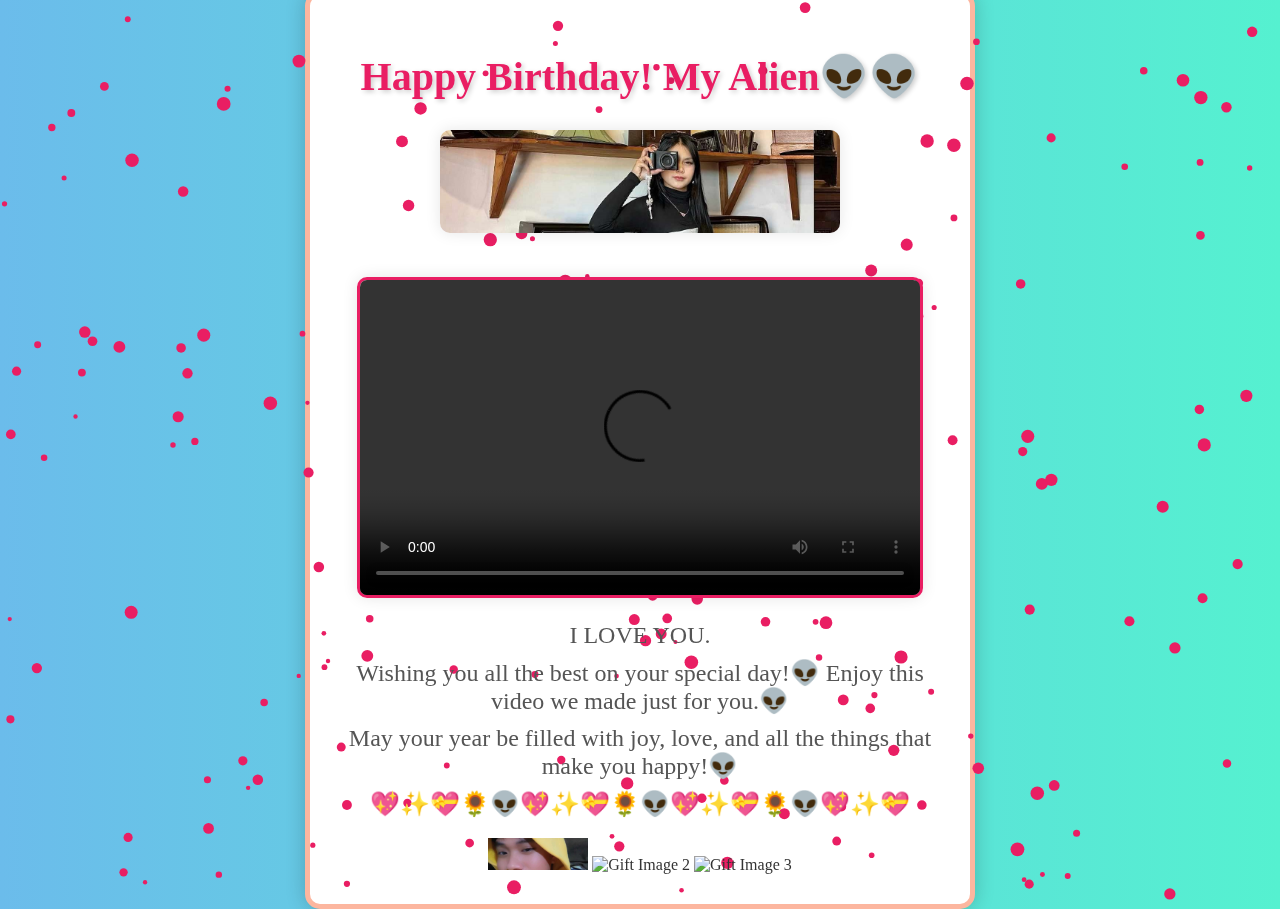
==== index.html @ d0f502d4 "Update index.html" ====
<!DOCTYPE html>
<html lang="en">
<head>
    <meta charset="UTF-8">
    <meta name="viewport" content="width=device-width, initial-scale=1.0">
    <title>Happy Birthday!</title>
    <link rel="stylesheet" href="styles.css">
</head>
<body>
    <div class="container">
        <canvas id="birthdayCanvas"></canvas>
        <h1 class="fade-in">Happy Birthday! My Alien👽👽</h1>
        <img src="a.jpg" alt="Happy Birthday" class="birthday-image slide-in">
        <div class="video-container fade-in">
            <video width="560" height="315" controls>
                <source src="birthday.mp4" type="video/mp4">
                Your browser does not support the video tag.
            </video>
        </div>
        <p class="fade-in iloveyou-animation">I LOVE YOU.</p>
        <p class="fade-in">Wishing you all the best on your special day!👽 Enjoy this video we made just for you.👽</p>
        <p class="fade-in">May your year be filled with joy, love, and all the things that make you happy!👽</p>
        <p class="fade-in">💖✨💝🌻👽💖✨💝🌻👽💖✨💝🌻👽💖✨💝</p>
        <div class="gift-container fade-in">
            <img src="b.jpg" alt="Gift Image 1" class="gift-image">
            <img src="c.jpg" alt="Gift Image 2" class="gift-image">
            <img src="d.jpg" alt="Gift Image 3" class="gift-image">
        </div>
    </div>
    <script src="script.js"></script>
</body>
</html>
---- styles.css ----
body {
    font-family: 'Times New Roman', Times, serif;
    background: linear-gradient(to right, #6bbceb, #55f1d0);
    color: #333;
    margin: 0;
    padding: 0;
    display: flex;
    justify-content: center;
    align-items: center;
    height: 100vh;
    overflow: hidden;
    position: relative;
    z-index: 1;
}

body::before {
    content: '';
    position: absolute;
    top: 0;
    left: 0;
    width: 100%;
    height: 100%;
    background: url('confetti.png') no-repeat center center;
    background-size: cover;
    opacity: 0.1;
    z-index: -1;
}

.container {
    text-align: center;
    background-color: #fff;
    padding: 30px;
    border-radius: 15px;
    box-shadow: 0 0 20px rgba(0, 0, 0, 0.2);
    width: 90%;
    max-width: 600px;
    animation: container-fade-in 1s ease-in-out;
    border: 5px solid #fcb69f;
    position: relative;
    z-index: 2;
}

@keyframes container-fade-in {
    from { opacity: 0; transform: scale(0.9); }
    to { opacity: 1; transform: scale(1); }
}

h1 {
    color: #e91e63;
    animation: fade-in 2s ease-in-out;
    font-size: 2.5em;
    margin-bottom: 10px;
    text-shadow: 2px 2px 5px rgba(0, 0, 0, 0.2);
}

.birthday-image {
    width: 100%;
    max-width: 400px;
    border-radius: 10px;
    margin: 20px 0;
    animation: slide-in 2s ease-out;
    box-shadow: 0 0 15px rgba(0, 0, 0, 0.1);
}

.video-container {
    margin: 20px 0;
    animation: fade-in 2s ease-in-out;
}

video {
    width: 100%;
    max-width: 560px;
    border-radius: 10px;
    border: 3px solid #e91e63;
    box-shadow: 0 0 15px rgba(0, 0, 0, 0.1);
}

p {
    font-size: 1.5em;
    text-align: center;
    animation: fade-in 3s ease-in-out;
    margin: 10px 0;
    color: #555;
}

pre {
    font-family: 'Times New Roman', Times, serif;
    font-size: 2em;
    text-align: center;
    animation: fade-in 3s ease-in-out;
    margin: 10px 0;
    color: #08f72f;
}

@keyframes fade-in {
    from { opacity: 0; }
    to { opacity: 1; }
}

@keyframes slide-in {
    from { transform: translateX(-100%); opacity: 0; }
    to { transform: translateX(0); opacity: 1; }
}

.fade-in {
    animation: fade-in 2s ease-in-out;
}

.slide-in {
    animation: slide-in 2s ease-out;
}

.gift-container {
    margin-top: 20px;
    animation: fade-in 2s ease-in-out;
}

.gift-image {
    width: 100px;
    height: auto;
    animation: gift-bounce 2s infinite;
}

@keyframes gift-bounce {
    0%, 20%, 50%, 80%, 100% { transform: translateY(0); }
    40% { transform: translateY(-20px); }
    60% { transform: translateY(-10px); }
}

#birthdayCanvas {
    position: absolute;
    top: 0;
    left: 0;
    width: 100%;
    height: 100%;
    z-index: -1;
}

.card-container {
    perspective: 1000px;
    margin-top: 20px;
}

.card {
    width: 300px;
    height: 200px;
    position: relative;
    transform-style: preserve-3d;
    transform: rotateY(0deg);
    transition: transform 1s;
    cursor: pointer;
}

.card.is-open {
    transform: rotateY(180deg);
}

.card-front, .card-back {
    position: absolute;
    width: 100%;
    height: 100%;
    backface-visibility: hidden;
    border: 1px solid #e91e63;
    border-radius: 10px;
    display: flex;
    justify-content: center;
    align-items: center;
    font-size: 1.2em;
    color: #e91e63;
    background-color: #fff;
}

.card-front {
    background-color: #fcb69f;
}

.card-back {
    transform: rotateY(180deg);
}

#birthdayCanvas {
    position: fixed;
    top: 0;
    left: 0;
    z-index: -1;
}

.iloveyou-animation {
    animation: pulse 2s infinite;
}

@keyframes pulse {
    0% { transform: scale(1); }
    50% { transform: scale(1.1); }
    100% { transform: scale(1); }
}

/* Media query for mobile devices */
@media (max-width: 600px) {
    .card {
        width: 90%;
        height: auto;
    }

    .card-front, .card-back {
        font-size: 1em;
    }

    h1 {
        font-size: 1.8em;
    }

    p {
        font-size: 1.2em;
    }

    .birthday-image {
        max-width: 100%;
    }

    video {
        max-width: 100%;
    }

    .container {
        padding: 20px;
    }

    pre {
        font-size: 1.5em;
    }
}
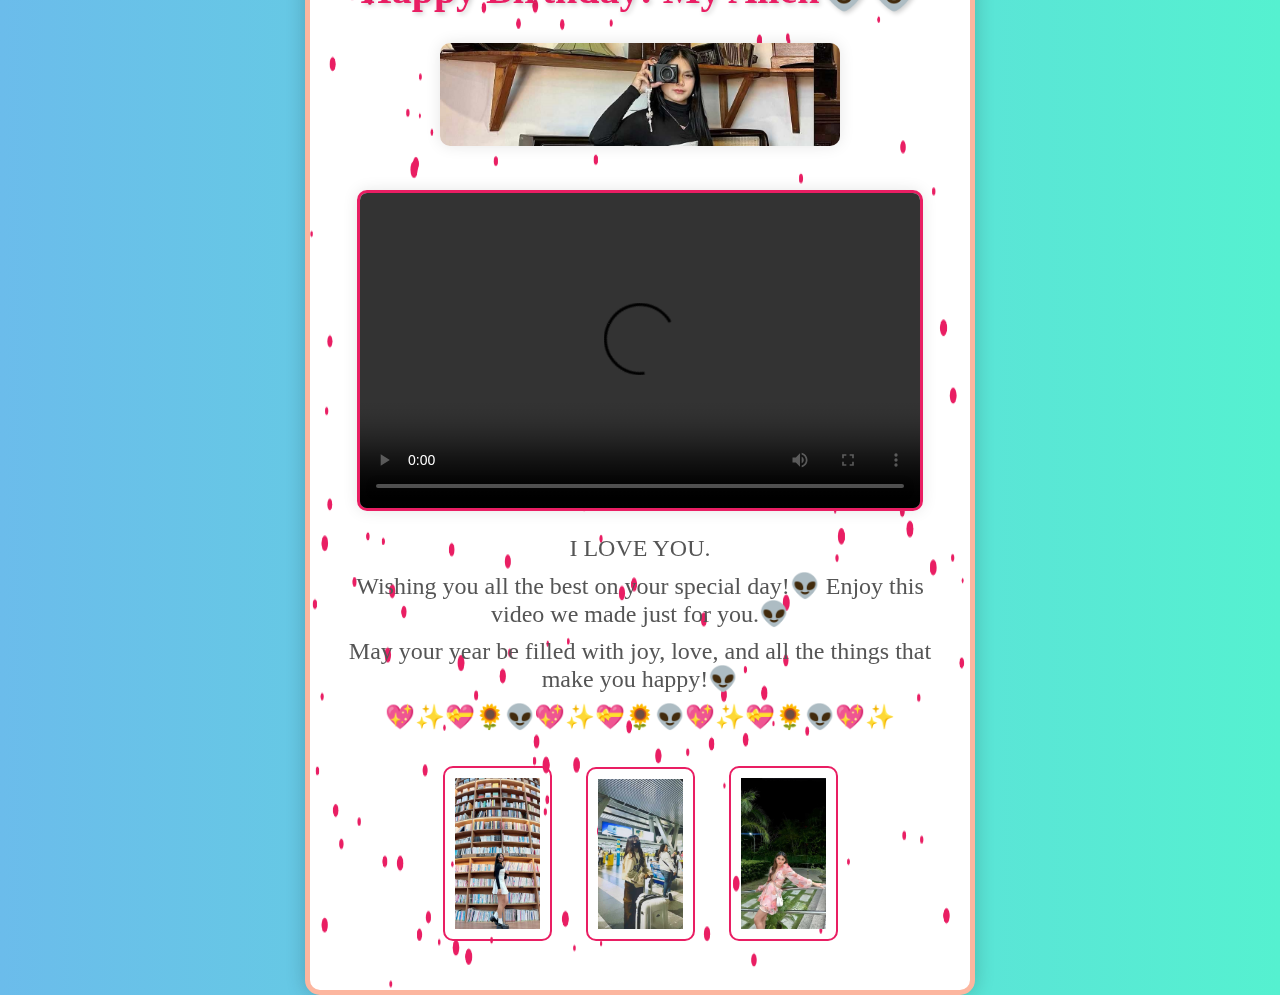
==== commit 0cb094aa: "Update index.html" ====
--- a/index.html
+++ b/index.html
@@ -20,7 +20,7 @@
         <p class="fade-in iloveyou-animation">I LOVE YOU.</p>
         <p class="fade-in">Wishing you all the best on your special day!👽 Enjoy this video we made just for you.👽</p>
         <p class="fade-in">May your year be filled with joy, love, and all the things that make you happy!👽</p>
-        <p class="fade-in">💖✨💝🌻👽💖✨💝🌻👽💖✨💝🌻👽💖✨💝</p>
+        <p class="fade-in">💖✨💝🌻👽💖✨💝🌻👽💖✨💝🌻👽💖✨</p>
         <div class="gift-container fade-in">
             <img src="b.jpg" alt="Gift Image 1" class="gift-image">
             <img src="c.jpg" alt="Gift Image 2" class="gift-image">
--- a/styles.css
+++ b/styles.css
@@ -1,232 +1,183 @@
-body {
-    font-family: 'Times New Roman', Times, serif;
-    background: linear-gradient(to right, #6bbceb, #55f1d0);
-    color: #333;
-    margin: 0;
-    padding: 0;
-    display: flex;
-    justify-content: center;
-    align-items: center;
-    height: 100vh;
-    overflow: hidden;
-    position: relative;
-    z-index: 1;
-}
+        body {
+            font-family: 'Times New Roman', Times, serif;
+            background: linear-gradient(to right, #6bbceb, #55f1d0);
+            color: #333;
+            margin: 0;
+            padding: 0;
+            display: flex;
+            justify-content: center;
+            align-items: center;
+            height: 100vh;
+            overflow: hidden;
+            position: relative;
+            z-index: 1;
+        }
 
-body::before {
-    content: '';
-    position: absolute;
-    top: 0;
-    left: 0;
-    width: 100%;
-    height: 100%;
-    background: url('confetti.png') no-repeat center center;
-    background-size: cover;
-    opacity: 0.1;
-    z-index: -1;
-}
+        body::before {
+            content: '';
+            position: absolute;
+            top: 0;
+            left: 0;
+            width: 100%;
+            height: 100%;
+            background: url('confetti.png') no-repeat center center;
+            background-size: cover;
+            opacity: 0.1;
+            z-index: -1;
+        }
 
-.container {
-    text-align: center;
-    background-color: #fff;
-    padding: 30px;
-    border-radius: 15px;
-    box-shadow: 0 0 20px rgba(0, 0, 0, 0.2);
-    width: 90%;
-    max-width: 600px;
-    animation: container-fade-in 1s ease-in-out;
-    border: 5px solid #fcb69f;
-    position: relative;
-    z-index: 2;
-}
+        .container {
+            text-align: center;
+            background-color: #fff;
+            padding: 30px;
+            border-radius: 15px;
+            box-shadow: 0 0 20px rgba(0, 0, 0, 0.2);
+            width: 90%;
+            max-width: 600px;
+            animation: container-fade-in 1s ease-in-out;
+            border: 5px solid #fcb69f;
+            position: relative;
+            z-index: 2;
+        }
 
-@keyframes container-fade-in {
-    from { opacity: 0; transform: scale(0.9); }
-    to { opacity: 1; transform: scale(1); }
-}
+        @keyframes container-fade-in {
+            from { opacity: 0; transform: scale(0.9); }
+            to { opacity: 1; transform: scale(1); }
+        }
 
-h1 {
-    color: #e91e63;
-    animation: fade-in 2s ease-in-out;
-    font-size: 2.5em;
-    margin-bottom: 10px;
-    text-shadow: 2px 2px 5px rgba(0, 0, 0, 0.2);
-}
+        h1 {
+            color: #e91e63;
+            animation: fade-in 2s ease-in-out;
+            font-size: 2.5em;
+            margin-bottom: 10px;
+            text-shadow: 2px 2px 5px rgba(0, 0, 0, 0.2);
+        }
 
-.birthday-image {
-    width: 100%;
-    max-width: 400px;
-    border-radius: 10px;
-    margin: 20px 0;
-    animation: slide-in 2s ease-out;
-    box-shadow: 0 0 15px rgba(0, 0, 0, 0.1);
-}
+        .birthday-image {
+            width: 100%;
+            max-width: 400px;
+            border-radius: 10px;
+            margin: 20px 0;
+            animation: slide-in 2s ease-out;
+            box-shadow: 0 0 15px rgba(0, 0, 0, 0.1);
+        }
 
-.video-container {
-    margin: 20px 0;
-    animation: fade-in 2s ease-in-out;
-}
+        .video-container {
+            margin: 20px 0;
+            animation: fade-in 2s ease-in-out;
+        }
 
-video {
-    width: 100%;
-    max-width: 560px;
-    border-radius: 10px;
-    border: 3px solid #e91e63;
-    box-shadow: 0 0 15px rgba(0, 0, 0, 0.1);
-}
+        video {
+            width: 100%;
+            max-width: 560px;
+            border-radius: 10px;
+            border: 3px solid #e91e63;
+            box-shadow: 0 0 15px rgba(0, 0, 0, 0.1);
+        }
 
-p {
-    font-size: 1.5em;
-    text-align: center;
-    animation: fade-in 3s ease-in-out;
-    margin: 10px 0;
-    color: #555;
-}
+        p {
+            font-size: 1.5em;
+            text-align: center;
+            animation: fade-in 3s ease-in-out;
+            margin: 10px 0;
+            color: #555;
+        }
 
-pre {
-    font-family: 'Times New Roman', Times, serif;
-    font-size: 2em;
-    text-align: center;
-    animation: fade-in 3s ease-in-out;
-    margin: 10px 0;
-    color: #08f72f;
-}
+        pre {
+            font-family: 'Times New Roman', Times, serif;
+            font-size: 2em;
+            text-align: center;
+            animation: fade-in 3s ease-in-out;
+            margin: 10px 0;
+            color: #08f72f;
+        }
 
-@keyframes fade-in {
-    from { opacity: 0; }
-    to { opacity: 1; }
-}
+        @keyframes fade-in {
+            from { opacity: 0; }
+            to { opacity: 1; }
+        }
 
-@keyframes slide-in {
-    from { transform: translateX(-100%); opacity: 0; }
-    to { transform: translateX(0); opacity: 1; }
-}
+        @keyframes slide-in {
+            from { transform: translateX(-100%); opacity: 0; }
+            to { transform: translateX(0); opacity: 1; }
+        }
 
-.fade-in {
-    animation: fade-in 2s ease-in-out;
-}
+        .fade-in {
+            animation: fade-in 2s ease-in-out;
+        }
 
-.slide-in {
-    animation: slide-in 2s ease-out;
-}
+        .slide-in {
+            animation: slide-in 2s ease-out;
+        }
 
-.gift-container {
-    margin-top: 20px;
-    animation: fade-in 2s ease-in-out;
-}
+        .gift-container {
+            margin-top: 20px;
+            animation: fade-in 2s ease-in-out;
+        }
 
-.gift-image {
-    width: 100px;
-    height: auto;
-    animation: gift-bounce 2s infinite;
-}
+        .gift-image {
+            width: 85px;
+            height: auto;
+            margin: 15px;
+            padding: 10px;
+            border: 2px solid #e91e63; /* Add border here */
+            border-radius: 10px; /* Optional: to make the corners rounded */
+            animation: gift-bounce 2s infinite;
+        }
 
-@keyframes gift-bounce {
-    0%, 20%, 50%, 80%, 100% { transform: translateY(0); }
-    40% { transform: translateY(-20px); }
-    60% { transform: translateY(-10px); }
-}
+        @keyframes gift-bounce {
+            0%, 20%, 50%, 80%, 100% { transform: translateY(0); }
+            40% { transform: translateY(-20px); }
+            60% { transform: translateY(-10px); }
+        }
 
-#birthdayCanvas {
-    position: absolute;
-    top: 0;
-    left: 0;
-    width: 100%;
-    height: 100%;
-    z-index: -1;
-}
+        #birthdayCanvas {
+            position: absolute;
+            top: 0;
+            left: 0;
+            width: 100%;
+            height: 100%;
+            z-index: -1;
+        }
 
-.card-container {
-    perspective: 1000px;
-    margin-top: 20px;
-}
+        .iloveyou-animation {
+            animation: pulse 2s infinite;
+        }
 
-.card {
-    width: 300px;
-    height: 200px;
-    position: relative;
-    transform-style: preserve-3d;
-    transform: rotateY(0deg);
-    transition: transform 1s;
-    cursor: pointer;
-}
+        @keyframes pulse {
+            0% { transform: scale(1); }
+            50% { transform: scale(1.1); }
+            100% { transform: scale(1); }
+        }
 
-.card.is-open {
-    transform: rotateY(180deg);
-}
+        /* Media query for mobile devices */
+        @media (max-width: 600px) {
+            h1 {
+                font-size: 1.8em;
+            }
 
-.card-front, .card-back {
-    position: absolute;
-    width: 100%;
-    height: 100%;
-    backface-visibility: hidden;
-    border: 1px solid #e91e63;
-    border-radius: 10px;
-    display: flex;
-    justify-content: center;
-    align-items: center;
-    font-size: 1.2em;
-    color: #e91e63;
-    background-color: #fff;
-}
+            p {
+                font-size: 1.2em;
+            }
 
-.card-front {
-    background-color: #fcb69f;
-}
+            .birthday-image {
+                max-width: 100%;
+            }
 
-.card-back {
-    transform: rotateY(180deg);
-}
+            video {
+                max-width: 100%;
+            }
 
-#birthdayCanvas {
-    position: fixed;
-    top: 0;
-    left: 0;
-    z-index: -1;
-}
+            .container {
+                padding: 20px;
+            }
 
-.iloveyou-animation {
-    animation: pulse 2s infinite;
-}
+            pre {
+                font-size: 1.5em;
+            }
 
-@keyframes pulse {
-    0% { transform: scale(1); }
-    50% { transform: scale(1.1); }
-    100% { transform: scale(1); }
-}
-
-/* Media query for mobile devices */
-@media (max-width: 600px) {
-    .card {
-        width: 90%;
-        height: auto;
-    }
-
-    .card-front, .card-back {
-        font-size: 1em;
-    }
-
-    h1 {
-        font-size: 1.8em;
-    }
-
-    p {
-        font-size: 1.2em;
-    }
-
-    .birthday-image {
-        max-width: 100%;
-    }
-
-    video {
-        max-width: 100%;
-    }
-
-    .container {
-        padding: 20px;
-    }
-
-    pre {
-        font-size: 1.5em;
-    }
-}
+            .gift-image {
+                width: 60px;
+                margin: 5px;
+            }
+        }
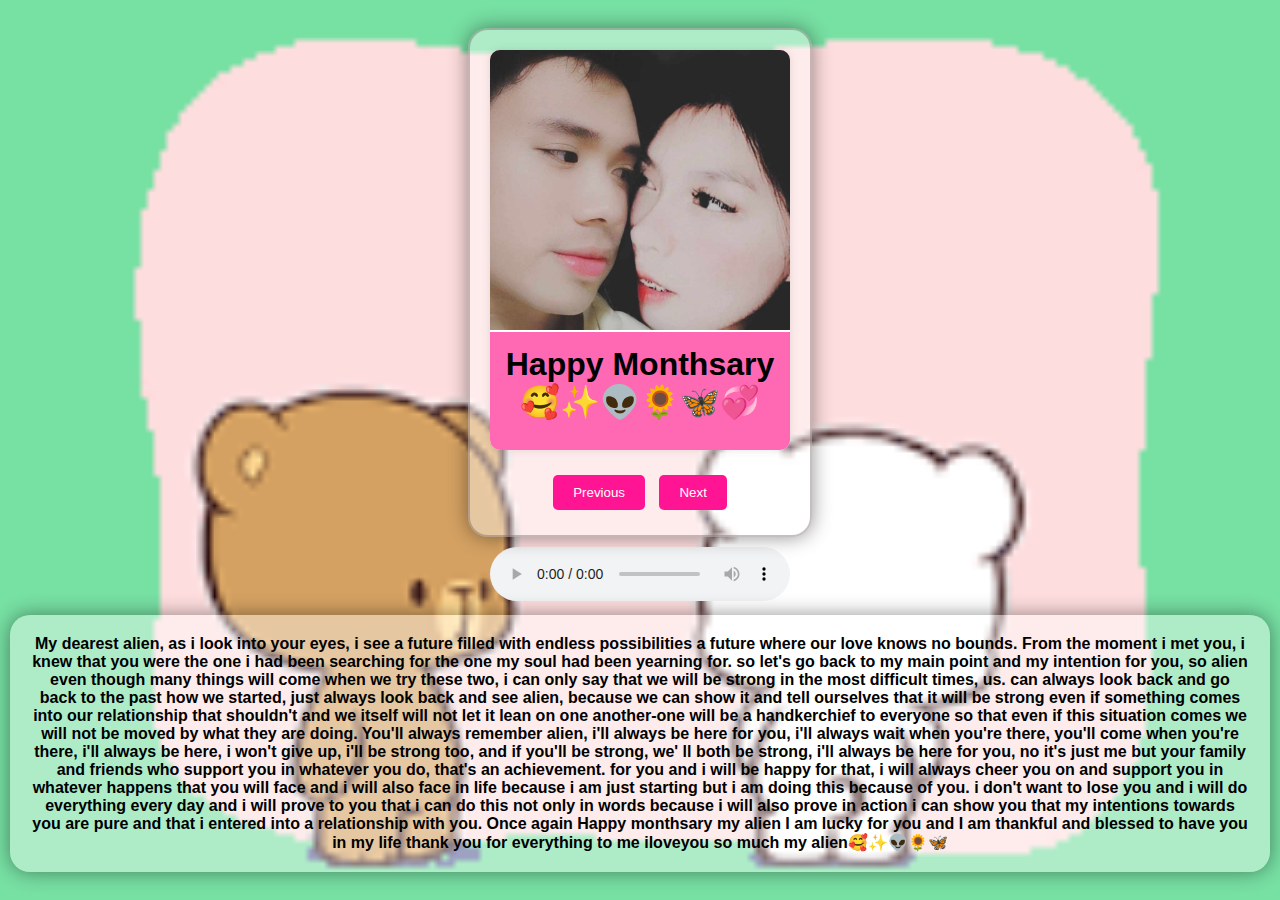
==== commit 8d05eb68: "Add files via upload" ====
--- a/index.html
+++ b/index.html
@@ -3,30 +3,86 @@
 <head>
     <meta charset="UTF-8">
     <meta name="viewport" content="width=device-width, initial-scale=1.0">
-    <title>Happy Birthday!</title>
+    <title>FOR MY ALIEN:👽💞🦋</title>
     <link rel="stylesheet" href="styles.css">
 </head>
 <body>
-    <div class="container">
-        <canvas id="birthdayCanvas"></canvas>
-        <h1 class="fade-in">Happy Birthday! My Alien👽👽</h1>
-        <img src="a.jpg" alt="Happy Birthday" class="birthday-image slide-in">
-        <div class="video-container fade-in">
-            <video width="560" height="315" controls>
-                <source src="birthday.mp4" type="video/mp4">
-                Your browser does not support the video tag.
-            </video>
+    <div class="bubbles">
+        <div class="bubble"></div>
+        <div class="bubble"></div>
+        <div class="bubble"></div>
+        <div class="bubble"></div>
+        <div class="bubble"></div>
+        <div class="bubble"></div>
+        <div class="bubble"></div>
+        <div class="bubble"></div>
+        <div class="bubble"></div>
+        <!-- Add more bubbles as needed -->
+    </div>
+    
+    <div class="background-box">
+        <div class="book">
+            <div class="page page1">
+                <img src="1.jpg" alt="Picture 1">
+                <h1>Happy Monthsary🥰✨👽🌻🦋💞</h1>
+            </div>
+            <div class="page page2">
+                <img src="2.jpg" alt="Picture 2">
+                <p>May our love continue to grow each and every day🥰✨👽🌻🦋💞</p>
+            </div>
+            <div class="page page3">
+                <img src="3.jpg" alt="Picture 3">
+                <p>Looking forward to many more months together!🥰✨👽🌻🦋💞</p>
+            </div>
+            <div class="page page4">
+                <img src="4.jpg" alt="Picture 1">
+                <p>Distance means so little when someone means so much🥰✨👽🌻🦋💞</h1>
+            </div>
+            <div class="page page5">
+                <img src="5.jpg" alt="Picture 2">
+                <p>Our love is like the wind. I can't see it, but I can feel it🥰✨👽🌻🦋💞</p>
+            </div>
+            <div class="page page6">
+                <img src="6.jpg" alt="Picture 3">
+                <p>Together forever, never apart. Maybe in distance but never at heart🥰✨👽🌻🦋💞</p>
+            </div>
+            <div class="page page7">
+                <img src="7.jpg" alt="Picture 1">
+                <p>Every day, in every way, I am closer to you🥰✨👽🌻🦋💞</h1>
+            </div>
+            <div class="page page8">
+                <img src="8.jpg" alt="Picture 2">
+                <p>No matter where you go, you're always in my heart🥰✨👽🌻🦋💞</p>
+            </div>
+            <div class="page page9">
+                <img src="9.jpg" alt="Picture 3">
+                <p>Absence sharpens love, presence strengthens it🥰✨👽🌻🦋💞</p>
+            </div>
+            <div class="page page10">
+                <img src="10.jpg" alt="Picture 1">
+                <p>With you, forever isn't long enough🥰✨👽🌻🦋💞</h1>
+            </div>
+            <div class="page page11">
+                <img src="11.jpg" alt="Picture 1">
+                <p>No matter where you go, you're always in my heart🥰✨👽🌻🦋💞</h1>
+            </div>
         </div>
-        <p class="fade-in iloveyou-animation">I LOVE YOU.</p>
-        <p class="fade-in">Wishing you all the best on your special day!👽 Enjoy this video we made just for you.👽</p>
-        <p class="fade-in">May your year be filled with joy, love, and all the things that make you happy!👽</p>
-        <p class="fade-in">💖✨💝🌻👽💖✨💝🌻👽💖✨💝🌻👽💖✨</p>
-        <div class="gift-container fade-in">
-            <img src="b.jpg" alt="Gift Image 1" class="gift-image">
-            <img src="c.jpg" alt="Gift Image 2" class="gift-image">
-            <img src="d.jpg" alt="Gift Image 3" class="gift-image">
+
+        <div class="buttons">
+            <button class="prev-button" id="prevButton">Previous</button>
+            <button class="next-button" id="nextButton">Next</button>
         </div>
     </div>
+
+    <div style="text-align: center;">
+        <audio id="myAudio" controls>
+        <source src="Mirai E - Kiroro (Lyrics) _ _Hora Ashimoto wo mitegoran Kore ga anata no ayumu michi_.mp3" type="audio/ogg">
+        <source src="Mirai E - Kiroro (Lyrics) _ _Hora Ashimoto wo mitegoran Kore ga anata no ayumu michi_.mp3" type="audio/mpeg">
+        </audio>
+    </div>
+
+    <a><b>My dearest alien, as i look into your eyes, i see a future filled with endless possibilities a future where our love knows no bounds. From the moment i met you, i knew that you were the one i had been searching for the one my soul had been yearning for. so let's go back to my main point and my intention for you, so alien even though many things will come when we try these two, i can only say that we will be strong in the most difficult times, us. can always look back and go back to the past how we started, just always look back and see alien, because we can show it and tell ourselves that it will be strong even if something comes into our relationship that shouldn't and we itself will not let it lean on one another-one will be a handkerchief to everyone so that even if this situation comes we will not be moved by what they are doing. You'll always remember alien, i'll always be here for you, i'll always wait when you're there, you'll come when you're there, i'll always be here, i won't give up, i'll be strong too, and if you'll be strong, we' ll both be strong, i'll always be here for you, no it's just me but your family and friends who support you in whatever you do, that's an achievement. for you and i will be happy for that, i will always cheer you on and support you in whatever happens that you will face and i will also face in life because i am just starting but i am doing this because of you. i don't want to lose you and i will do everything every day and i will prove to you that i can do this not only in words because i will also prove in action i can show you that my intentions towards you are pure and that i entered into a relationship with you. Once again Happy monthsary my alien I am lucky for you and I am thankful and blessed to have you in my life thank you for everything to me iloveyou so much my alien🥰✨👽🌻🦋</a>
+
     <script src="script.js"></script>
 </body>
 </html>
--- a/styles.css
+++ b/styles.css
@@ -1,183 +1,207 @@
-        body {
-            font-family: 'Times New Roman', Times, serif;
-            background: linear-gradient(to right, #6bbceb, #55f1d0);
-            color: #333;
-            margin: 0;
-            padding: 0;
-            display: flex;
-            justify-content: center;
-            align-items: center;
-            height: 100vh;
-            overflow: hidden;
-            position: relative;
-            z-index: 1;
-        }
-
-        body::before {
-            content: '';
-            position: absolute;
-            top: 0;
-            left: 0;
-            width: 100%;
-            height: 100%;
-            background: url('confetti.png') no-repeat center center;
-            background-size: cover;
-            opacity: 0.1;
-            z-index: -1;
-        }
-
-        .container {
-            text-align: center;
-            background-color: #fff;
-            padding: 30px;
-            border-radius: 15px;
-            box-shadow: 0 0 20px rgba(0, 0, 0, 0.2);
-            width: 90%;
-            max-width: 600px;
-            animation: container-fade-in 1s ease-in-out;
-            border: 5px solid #fcb69f;
-            position: relative;
-            z-index: 2;
-        }
-
-        @keyframes container-fade-in {
-            from { opacity: 0; transform: scale(0.9); }
-            to { opacity: 1; transform: scale(1); }
-        }
-
-        h1 {
-            color: #e91e63;
-            animation: fade-in 2s ease-in-out;
-            font-size: 2.5em;
-            margin-bottom: 10px;
-            text-shadow: 2px 2px 5px rgba(0, 0, 0, 0.2);
-        }
-
-        .birthday-image {
-            width: 100%;
-            max-width: 400px;
-            border-radius: 10px;
-            margin: 20px 0;
-            animation: slide-in 2s ease-out;
-            box-shadow: 0 0 15px rgba(0, 0, 0, 0.1);
-        }
-
-        .video-container {
-            margin: 20px 0;
-            animation: fade-in 2s ease-in-out;
-        }
-
-        video {
-            width: 100%;
-            max-width: 560px;
-            border-radius: 10px;
-            border: 3px solid #e91e63;
-            box-shadow: 0 0 15px rgba(0, 0, 0, 0.1);
-        }
-
-        p {
-            font-size: 1.5em;
-            text-align: center;
-            animation: fade-in 3s ease-in-out;
-            margin: 10px 0;
-            color: #555;
-        }
-
-        pre {
-            font-family: 'Times New Roman', Times, serif;
-            font-size: 2em;
-            text-align: center;
-            animation: fade-in 3s ease-in-out;
-            margin: 10px 0;
-            color: #08f72f;
-        }
-
-        @keyframes fade-in {
-            from { opacity: 0; }
-            to { opacity: 1; }
-        }
-
-        @keyframes slide-in {
-            from { transform: translateX(-100%); opacity: 0; }
-            to { transform: translateX(0); opacity: 1; }
-        }
-
-        .fade-in {
-            animation: fade-in 2s ease-in-out;
-        }
-
-        .slide-in {
-            animation: slide-in 2s ease-out;
-        }
-
-        .gift-container {
-            margin-top: 20px;
-            animation: fade-in 2s ease-in-out;
-        }
-
-        .gift-image {
-            width: 85px;
-            height: auto;
-            margin: 15px;
-            padding: 10px;
-            border: 2px solid #e91e63; /* Add border here */
-            border-radius: 10px; /* Optional: to make the corners rounded */
-            animation: gift-bounce 2s infinite;
-        }
-
-        @keyframes gift-bounce {
-            0%, 20%, 50%, 80%, 100% { transform: translateY(0); }
-            40% { transform: translateY(-20px); }
-            60% { transform: translateY(-10px); }
-        }
-
-        #birthdayCanvas {
-            position: absolute;
-            top: 0;
-            left: 0;
-            width: 100%;
-            height: 100%;
-            z-index: -1;
-        }
-
-        .iloveyou-animation {
-            animation: pulse 2s infinite;
-        }
-
-        @keyframes pulse {
-            0% { transform: scale(1); }
-            50% { transform: scale(1.1); }
-            100% { transform: scale(1); }
-        }
-
-        /* Media query for mobile devices */
-        @media (max-width: 600px) {
-            h1 {
-                font-size: 1.8em;
-            }
-
-            p {
-                font-size: 1.2em;
-            }
-
-            .birthday-image {
-                max-width: 100%;
-            }
-
-            video {
-                max-width: 100%;
-            }
-
-            .container {
-                padding: 20px;
-            }
-
-            pre {
-                font-size: 1.5em;
-            }
-
-            .gift-image {
-                width: 60px;
-                margin: 5px;
-            }
-        }
+body {
+    margin: 0;
+    padding: 0;
+    overflow: hidden;
+    display: flex;
+    justify-content: center;
+    align-items: center;
+    height: 100vh;
+    background-color: #77e0a3; /* Sky blue background */
+    font-family: Arial, sans-serif;
+    color: rgb(8, 3, 3);
+    flex-direction: column;
+    font-family: cursive, 'Lucida Sans', 'Lucida Sans Regular', 'Lucida Grande', 'Lucida Sans Unicode', Geneva, Verdana, sans-serif;
+    background-image: url('amore-love-you.gif'); /* Path to your GIF file */
+    background-size: 100% 110%; /* Cover the entire background */
+    background-repeat: no-repeat; /* Do not repeat the background */
+    background-attachment: fixed; /* Fix the background to the viewport */
+    background-position: center; /* Center the background image */
+    height: 100vh;
+}
+
+/* Bubble effect */
+.bubbles {
+    position: absolute;
+    width: 100%;
+    height: 100%;
+    overflow: hidden;
+    z-index: 0;
+}
+
+.bubble {
+    position: absolute;
+    bottom: -100px;
+    width: 40px;
+    height: 40px;
+    background-color: rgba(255, 255, 255, 0.5);
+    border-radius: 50%;
+    animation: rise 10s infinite ease-in-out;
+}
+
+.bubble:nth-child(2) {
+    width: 60px;
+    height: 60px;
+    left: 25%;
+    animation-duration: 12s;
+}
+
+.bubble:nth-child(3) {
+    width: 80px;
+    height: 80px;
+    left: 50%;
+    animation-duration: 15s;
+}
+
+.background-box {
+    position: relative;
+    background-color: rgba(255, 255, 255, 0.8); /* Semi-transparent white */
+    border-radius: 50px;
+    padding: 20px;
+    box-shadow: 0 0 20px rgba(0, 0, 0, 0.2);
+    z-index: ;
+    text-align: center;
+    box-sizing: border-box; /* Add this line to include border in sizing */
+    border: 2px solid rgba(114, 97, 97, 0.404); /* Add border outside the box */
+    margin: 15px; /* Add margin */
+}
+
+.bubble:nth-child(1) { width: 40px; height: 40px; left: 10%; animation-duration: 7s; }
+.bubble:nth-child(2) { width: 60px; height: 60px; left: 20%; animation-duration: 5s; }
+.bubble:nth-child(3) { width: 80px; height: 80px; left: 25%; animation-duration: 11s; }
+.bubble:nth-child(4) { width: 50px; height: 50px; left: 40%; animation-duration: 6s; }
+.bubble:nth-child(5) { width: 30px; height: 30px; left: 55%; animation-duration: 9s; }
+.bubble:nth-child(6) { width: 70px; height: 70px; left: 70%; animation-duration: 8s; }
+.bubble:nth-child(7) { width: 50px; height: 50px; left: 80%; animation-duration: 5s; }
+.bubble:nth-child(8) { width: 30px; height: 30px; left: 90%; animation-duration: 7s; }
+.bubble:nth-child(9) { width: 40px; height: 40px; left: 95%; animation-duration: 6s; }
+
+@keyframes rise {
+    0% { transform: translateY(0); }
+    100% { transform: translateY(-100vh); }
+}
+
+
+/* Keyframes for bubbles */
+@keyframes rise {
+    0% {
+        transform: translateY(0);
+    }
+    100% {
+        transform: translateY(-1200px);
+    }
+}
+
+/* Background box styling */
+.background-box {
+    position: relative;
+    background-color: rgba(255, 255, 255, 0.404); /* Semi-transparent white */
+    border-radius: 20px;
+    padding: 20px;
+    box-shadow: 0 0 20px rgba(0, 0, 0, 0.432);
+    z-index: 1;
+    text-align: center;
+}
+
+/* Book styling */
+.book {
+    position: relative;
+    width: 300px;
+    height: 400px;
+    background-color: #fefefe;
+    border-radius: 10px;
+    box-shadow: 0 0 10px rgba(0, 0, 0, 0.1);
+    overflow: hidden;
+    perspective: 1000px;
+    margin: 0 auto;
+}
+
+.page {
+    position: absolute;
+    width: 100%;
+    height: 100%;
+    transition: transform 1s, z-index 1s;
+}
+
+.page img {
+    width: 100%;
+    height: 70%;
+    object-fit: cover;
+    border-bottom: 2px solid #fff;
+}
+
+.page1 {
+    background-color: #FF69B4; /* Light pink */
+}
+
+.page2 {
+    background-color: #FFB6C1; /* Hot pink */
+}
+.page3 {
+    background-color: #FFB6C1; /* Deep pink */
+}
+.page4 {
+    background-color: #FFB6C1; /* Light pink */
+}
+.page5 {
+    background-color: #FFB6C1; /* Hot pink */
+}
+
+.page6 {
+    background-color: #FFB6C1; /* Deep pink */
+}
+.page7 {
+    background-color: #FFB6C1; /* Light pink */
+}
+.page8 {
+    background-color: #FFB6C1; /* Hot pink */
+}
+.page9 {
+    background-color: #FFB6C1; /* Deep pink */
+}
+.page10 {
+    background-color: #FFB6C1; /* Deep pink */
+}
+.page11 {
+    background-color: #FFB6C1; /* Hot pink */
+}
+
+.buttons {
+    margin-top: 20px;
+}
+
+button {
+    padding: 10px 20px;
+    background-color: #ff1493;
+    color: white;
+    border: none;
+    border-radius: 5px;
+    cursor: pointer;
+    margin: 5px;
+}
+
+button:hover {
+    background-color: #ff69b4;
+}
+
+h1 {
+    text-align: center;
+    margin: 10px;
+}
+
+p {
+    text-align: center;
+    margin: 10px;
+}
+
+.background-box, a {
+    text-align: center;
+    margin: 10px;
+    color: black;
+    position: relative;
+    background-color: rgba(255, 255, 255, 0.404); /* Semi-transparent white */
+    border-radius: 20px;
+    padding: 20px;
+    box-shadow: 0 0 20px rgba(0, 0, 0, 0.432);
+    z-index: 1;
+    text-align: center;
+}
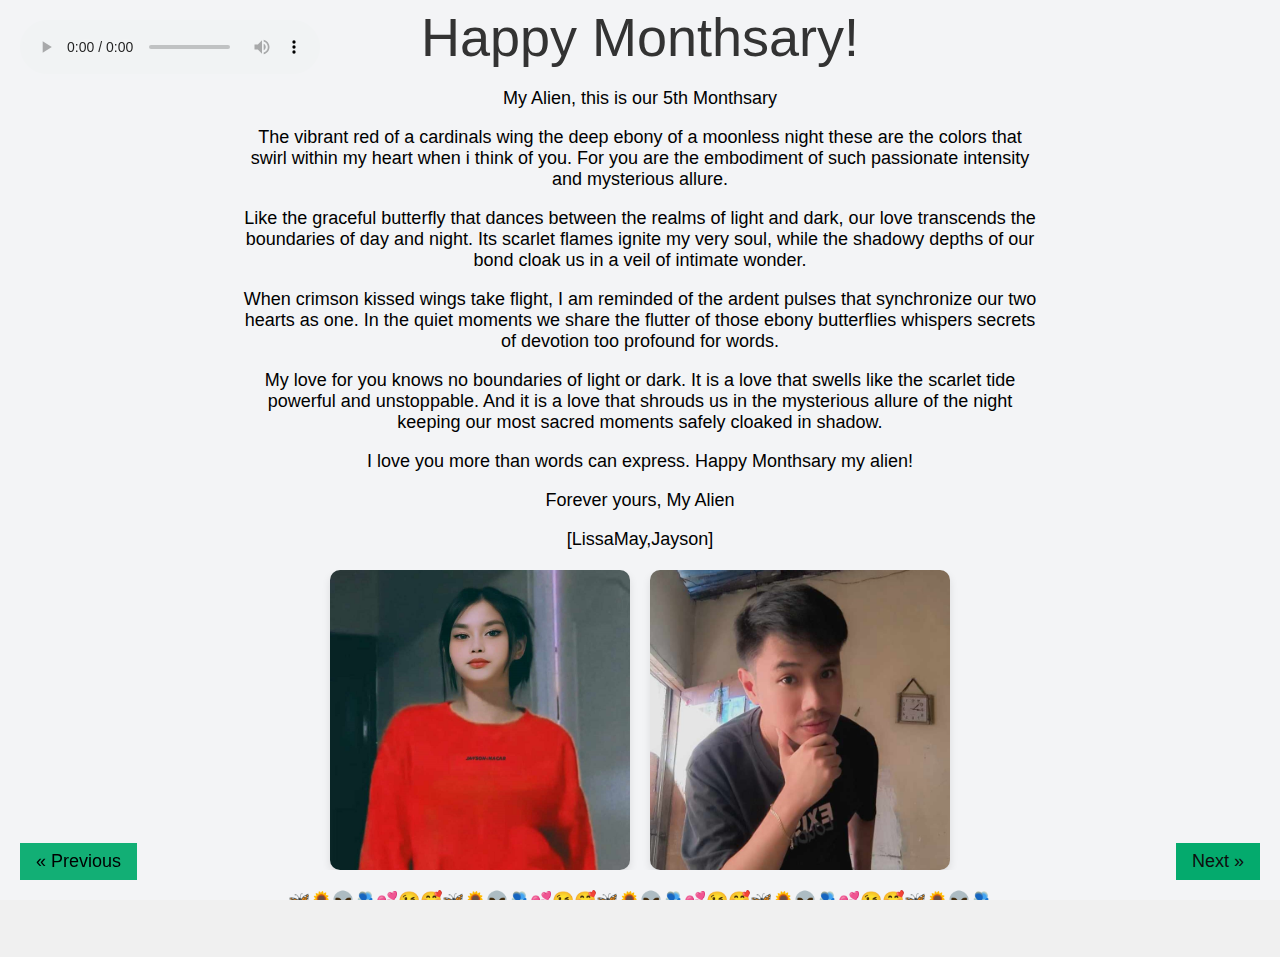
==== commit b14cc68b: "Add files via upload" ====
--- a/index.html
+++ b/index.html
@@ -3,86 +3,116 @@
 <head>
     <meta charset="UTF-8">
     <meta name="viewport" content="width=device-width, initial-scale=1.0">
-    <title>FOR MY ALIEN:👽💞🦋</title>
+    <title>For: My Alien</title>
     <link rel="stylesheet" href="styles.css">
+    <style>
+        /* Additional styles for butterfly animation */
+        .stage {
+            display: flex;
+            justify-content: center;
+            margin-top: 20px;
+        }
+
+        .mariposa {
+            position: relative;
+            width: 100px;
+            height: 100px;
+            margin: 0 20px;
+        }
+
+        .mariposa-turn {
+            position: absolute;
+            width: 100%;
+            height: 100%;
+            transform: rotate(0deg);
+            animation: turn 4s infinite;
+        }
+
+        .mariposa-flutter {
+            position: absolute;
+            width: 100%;
+            height: 100%;
+            background: url('butterfly.png') no-repeat center center;
+            background-size: contain;
+            animation: flutter 0.5s infinite alternate;
+        }
+
+        @keyframes turn {
+            0% {
+                transform: rotate(0deg);
+            }
+            100% {
+                transform: rotate(360deg);
+            }
+        }
+
+        @keyframes flutter {
+            0% {
+                transform: translateY(0);
+            }
+            100% {
+                transform: translateY(-10px);
+            }
+        }
+    </style>
 </head>
 <body>
-    <div class="bubbles">
-        <div class="bubble"></div>
-        <div class="bubble"></div>
-        <div class="bubble"></div>
-        <div class="bubble"></div>
-        <div class="bubble"></div>
-        <div class="bubble"></div>
-        <div class="bubble"></div>
-        <div class="bubble"></div>
-        <div class="bubble"></div>
-        <!-- Add more bubbles as needed -->
+    <div class="container">
+        <h1>Happy Monthsary!</h1>
+        <div class="message">
+            <p>My Alien, this is our 5th Monthsary</p>
+            <p>
+                The vibrant red of a cardinals wing the deep ebony of a moonless night  these are the colors that swirl within my heart when i think of you. For you are the embodiment of such passionate intensity and mysterious allure.
+            </p>
+            <p>
+                Like the graceful butterfly that dances between the realms of light and dark, our love transcends the boundaries of day and night. Its scarlet flames ignite my very soul, while the shadowy depths of our bond cloak us in a veil of intimate wonder.
+            </p>
+            <p>
+                When crimson kissed wings take flight, I am reminded of the ardent pulses that synchronize our two hearts as one. In the quiet moments we share the flutter of those ebony butterflies whispers secrets of devotion too profound for words.
+            </p>
+            <p>
+                My love for you knows no boundaries of light or dark. It is a love that swells like the scarlet tide powerful and unstoppable. And it is a love that shrouds us in the mysterious allure of the night keeping our most sacred moments safely cloaked in shadow.
+            </p>
+            <p>
+                I love you more than words can express. Happy Monthsary my alien!
+            </p>
+            <p>Forever yours, My  Alien</p>
+            <p>[LissaMay,Jayson]</p>
+        </div>
+        <div class="photo-book">
+            <img src="alien1.1.1.jpg" alt="Memory 1" class="photo">
+            <img src="alien1.3.jpg" alt="Memory 2" class="photo">
+            <!-- Add more images as needed -->
+        </div>
+        <audio autoplay controls>
+        <source src="music.ogg" type="audio/ogg">
+        <source src="Boyzone - Every Day I Love You (Official Video).mp3" type="audio/mpeg">
+    </audio> 
+    <p>
+        🦋🌻👽🫂💕😘🥰🦋🌻👽🫂💕😘🥰🦋🌻👽🫂💕😘🥰🦋🌻👽🫂💕😘🥰🦋🌻👽🫂
+    </p>
+    <a href="" class="previous">&laquo; Previous</a>
+    <a href="index2.html" class="next">Next &raquo;</a>
     </div>
-    
-    <div class="background-box">
-        <div class="book">
-            <div class="page page1">
-                <img src="1.jpg" alt="Picture 1">
-                <h1>Happy Monthsary🥰✨👽🌻🦋💞</h1>
-            </div>
-            <div class="page page2">
-                <img src="2.jpg" alt="Picture 2">
-                <p>May our love continue to grow each and every day🥰✨👽🌻🦋💞</p>
-            </div>
-            <div class="page page3">
-                <img src="3.jpg" alt="Picture 3">
-                <p>Looking forward to many more months together!🥰✨👽🌻🦋💞</p>
-            </div>
-            <div class="page page4">
-                <img src="4.jpg" alt="Picture 1">
-                <p>Distance means so little when someone means so much🥰✨👽🌻🦋💞</h1>
-            </div>
-            <div class="page page5">
-                <img src="5.jpg" alt="Picture 2">
-                <p>Our love is like the wind. I can't see it, but I can feel it🥰✨👽🌻🦋💞</p>
-            </div>
-            <div class="page page6">
-                <img src="6.jpg" alt="Picture 3">
-                <p>Together forever, never apart. Maybe in distance but never at heart🥰✨👽🌻🦋💞</p>
-            </div>
-            <div class="page page7">
-                <img src="7.jpg" alt="Picture 1">
-                <p>Every day, in every way, I am closer to you🥰✨👽🌻🦋💞</h1>
-            </div>
-            <div class="page page8">
-                <img src="8.jpg" alt="Picture 2">
-                <p>No matter where you go, you're always in my heart🥰✨👽🌻🦋💞</p>
-            </div>
-            <div class="page page9">
-                <img src="9.jpg" alt="Picture 3">
-                <p>Absence sharpens love, presence strengthens it🥰✨👽🌻🦋💞</p>
-            </div>
-            <div class="page page10">
-                <img src="10.jpg" alt="Picture 1">
-                <p>With you, forever isn't long enough🥰✨👽🌻🦋💞</h1>
-            </div>
-            <div class="page page11">
-                <img src="11.jpg" alt="Picture 1">
-                <p>No matter where you go, you're always in my heart🥰✨👽🌻🦋💞</h1>
+    <div class="stage">
+        <div class="mariposa">
+            <div class="mariposa-turn">
+                <div class="mariposa-flutter"></div>
             </div>
         </div>
 
-        <div class="buttons">
-            <button class="prev-button" id="prevButton">Previous</button>
-            <button class="next-button" id="nextButton">Next</button>
+        <div class="mariposa">
+            <div class="mariposa-turn">
+                <div class="mariposa-flutter"></div>
+            </div>
+        </div>
+
+        <div class="mariposa">
+            <div class="mariposa-turn">
+                <div class="mariposa-flutter"></div>
+            </div>
         </div>
     </div>
 
-    <div style="text-align: center;">
-        <audio id="myAudio" controls>
-        <source src="Mirai E - Kiroro (Lyrics) _ _Hora Ashimoto wo mitegoran Kore ga anata no ayumu michi_.mp3" type="audio/ogg">
-        <source src="Mirai E - Kiroro (Lyrics) _ _Hora Ashimoto wo mitegoran Kore ga anata no ayumu michi_.mp3" type="audio/mpeg">
-        </audio>
-    </div>
-
-    <a><b>My dearest alien, as i look into your eyes, i see a future filled with endless possibilities a future where our love knows no bounds. From the moment i met you, i knew that you were the one i had been searching for the one my soul had been yearning for. so let's go back to my main point and my intention for you, so alien even though many things will come when we try these two, i can only say that we will be strong in the most difficult times, us. can always look back and go back to the past how we started, just always look back and see alien, because we can show it and tell ourselves that it will be strong even if something comes into our relationship that shouldn't and we itself will not let it lean on one another-one will be a handkerchief to everyone so that even if this situation comes we will not be moved by what they are doing. You'll always remember alien, i'll always be here for you, i'll always wait when you're there, you'll come when you're there, i'll always be here, i won't give up, i'll be strong too, and if you'll be strong, we' ll both be strong, i'll always be here for you, no it's just me but your family and friends who support you in whatever you do, that's an achievement. for you and i will be happy for that, i will always cheer you on and support you in whatever happens that you will face and i will also face in life because i am just starting but i am doing this because of you. i don't want to lose you and i will do everything every day and i will prove to you that i can do this not only in words because i will also prove in action i can show you that my intentions towards you are pure and that i entered into a relationship with you. Once again Happy monthsary my alien I am lucky for you and I am thankful and blessed to have you in my life thank you for everything to me iloveyou so much my alien🥰✨👽🌻🦋</a>
-
-    <script src="script.js"></script>
 </body>
 </html>
--- a/styles.css
+++ b/styles.css
@@ -1,207 +1,277 @@
-body {
+/* Reset and basic styles */
+body, html {
     margin: 0;
     padding: 0;
+    width: 100%;
+    height: 100%;
+    display: flex;
+    justify-content: center;
+    align-items: center;
+    background: #f0f0f0;
     overflow: hidden;
+    font-family: "Nunito Sans", sans-serif;
+    font-size: 18px;
+    color: #000000;
+    -webkit-font-smoothing: antialiased;
+    -moz-osx-font-smoothing: grayscale;
+}
+
+.container {
+    text-align: center;
+    max-width: 800px; /* Adjusted for larger photo-book */
+    margin: 0 auto;
+    padding: 1.5rem;
+    position: relative;
+    z-index: 1;
+}
+
+h1 {
+    font-size: 3rem;
+    font-weight: 400;
+    font-family: 'Montserrat Alternates', sans-serif;
+    color: #333;
+    margin-bottom: 20px;
+}
+
+.photo-book {
+    display: flex;
+    justify-content: center; /* Align items horizontally in the center */
+    align-items: center; /* Align items vertically in the center */
+    overflow-x: auto; /* Changed to overflow-x: auto for horizontal scrolling */
+    scroll-snap-type: x mandatory; /* Ensures each image snaps to view */
+    width: 100%; /* Adjusted width for full width */
+    margin: 20px 0; /* Increased margin for better spacing */
+}
+
+.photo {
+    max-width: 300px;
+    height: auto; /* Ensures images maintain aspect ratio */
+    margin: 0 10px;
+    border-radius: 10px;
+    box-shadow: 0 4px 8px rgba(0, 0, 0, 0.1);
+    transition: transform 0.2s;
+    scroll-snap-align: center; /* Ensures each image snaps to the center */
+}
+
+audio {
+    position: fixed;
+    top: 20px;
+    left: 20px;
+}
+
+.stage {
+    position: fixed;
+    top: 0;
+    left: 0;
+    right: 0;
+    margin: 0 auto;
+    height: 100vh;
+    width: 100%;
+    max-width: 800px;
+    overflow-y: hidden;
+    z-index: 2;
+}
+
+.mariposa {
+    position: absolute;
+    margin: auto;
+    left: 0;
+    right: 0;
+    bottom: 0;
+    top: 0;
+    width: 200px;
+    height: 200px;
+    opacity: 0;
+    -webkit-animation-fill-mode: backwards;
+    animation-fill-mode: backwards;
+    animation: fly 4s infinite linear;
+    animation-delay: .125s;
+}
+
+.mariposa:nth-child(2) {
+    animation-delay: 0.4s;
+}
+
+.mariposa:nth-child(3) {
+    animation-delay: 0.75s;
+}
+
+.mariposa-turn {
+    display: flex;
+    align-items: center;
+    justify-content: center;
+    width: 200px;
+    height: 150px;
+    perspective: 1000px;
+    position: absolute;
+    top: 0;
+    bottom: 0;
+    left: 0;
+    right: 0;
+    left: 0;
+    margin: auto;
+    transform-origin: 50% 80%;
+    -webkit-animation-fill-mode: both;
+    animation-fill-mode: both;
+    animation: turn 3s infinite cubic-bezier(.31,.09,.77,1.5);
+    transform-style: preserve-3d;
+    filter: drop-shadow(50px 30px 10px rgba(0, 0, 0, 0.5));
+}
+
+.mariposa-flutter {
+    width: 2rem;
+    height: 8rem;
+    position: relative;
+    top: 0;
+    margin: 0 auto;
+    background: url("https://assets.codepen.io/2273448/butterfly-body.png") no-repeat center center;
+    background-size: contain;
+    transform-style: preserve-3d;
+    transform: rotateX(25deg) rotateY(5deg);
+}
+
+.mariposa-flutter::before,
+.mariposa-flutter::after {
+    position: absolute;
+    top: 5%;
+    margin: auto;
+    content: "";
+    height: 100%;
+    width: 250%;
+    background-repeat: no-repeat;
+    background-position: center;
+    background-size: contain;
+    transform-style: preserve-3d;
+    animation-delay: 0;
+}
+
+.mariposa-flutter::before {
+    background-image: url("https://assets.codepen.io/2273448/butterfly-wing.png");
+    transform-origin: 0% 50%;
+    animation: flutter-r 0.3s infinite ease-out;
+    left: 55%;
+}
+
+.mariposa-flutter::after {
+    background-image: url("https://assets.codepen.io/2273448/butterfly-wing-l.png");
+    transform-origin: 100% 50%;
+    animation: flutter-l 0.3s infinite ease-out;
+    right: 55%;
+}
+
+a {
+    text-decoration: none;
+    display: inline-block;
+    padding: 8px 16px;
+  }
+  
+  a:hover {
+    background-color: #ddd;
+    color: black;
+  }
+  
+  .previous {
+    background-color: #04AA6Df1;
+    color: black;
+    position: fixed;
+    bottom: 20px;
+    left: 20px;
+  }
+  
+  .next {
+    background-color: #04AA6D;
+    color: rgb(14, 13, 13);
+    position: fixed;
+    bottom: 20px;
+    right: 20px;
+  }
+  
+  .round {
+    border-radius: 50%;
+  }
+
+  body {
+    font-family: Arial, sans-serif;
+    background-color: #f3f4f6;
+    margin: 0;
+    padding: 0;
     display: flex;
     justify-content: center;
     align-items: center;
     height: 100vh;
-    background-color: #77e0a3; /* Sky blue background */
-    font-family: Arial, sans-serif;
-    color: rgb(8, 3, 3);
-    flex-direction: column;
-    font-family: cursive, 'Lucida Sans', 'Lucida Sans Regular', 'Lucida Grande', 'Lucida Sans Unicode', Geneva, Verdana, sans-serif;
-    background-image: url('amore-love-you.gif'); /* Path to your GIF file */
-    background-size: 100% 110%; /* Cover the entire background */
-    background-repeat: no-repeat; /* Do not repeat the background */
-    background-attachment: fixed; /* Fix the background to the viewport */
-    background-position: center; /* Center the background image */
-    height: 100vh;
-}
-
-/* Bubble effect */
-.bubbles {
-    position: absolute;
-    width: 100%;
-    height: 100%;
+}
+
+.containera {
+    text-align: center;
+    background: white;
+    padding: 15px;
+    box-shadow: 0 0 10px rgba(0,0,0,0.1);
+    border-radius: 5px;
+    position: relative;
     overflow: hidden;
-    z-index: 0;
-}
-
-.bubble {
-    position: absolute;
-    bottom: -100px;
-    width: 40px;
-    height: 40px;
-    background-color: rgba(255, 255, 255, 0.5);
-    border-radius: 50%;
-    animation: rise 10s infinite ease-in-out;
-}
-
-.bubble:nth-child(2) {
-    width: 60px;
-    height: 60px;
-    left: 25%;
-    animation-duration: 12s;
-}
-
-.bubble:nth-child(3) {
-    width: 80px;
-    height: 80px;
-    left: 50%;
-    animation-duration: 15s;
-}
-
-.background-box {
-    position: relative;
-    background-color: rgba(255, 255, 255, 0.8); /* Semi-transparent white */
-    border-radius: 50px;
-    padding: 20px;
-    box-shadow: 0 0 20px rgba(0, 0, 0, 0.2);
-    z-index: ;
-    text-align: center;
-    box-sizing: border-box; /* Add this line to include border in sizing */
-    border: 2px solid rgba(114, 97, 97, 0.404); /* Add border outside the box */
-    margin: 15px; /* Add margin */
-}
-
-.bubble:nth-child(1) { width: 40px; height: 40px; left: 10%; animation-duration: 7s; }
-.bubble:nth-child(2) { width: 60px; height: 60px; left: 20%; animation-duration: 5s; }
-.bubble:nth-child(3) { width: 80px; height: 80px; left: 25%; animation-duration: 11s; }
-.bubble:nth-child(4) { width: 50px; height: 50px; left: 40%; animation-duration: 6s; }
-.bubble:nth-child(5) { width: 30px; height: 30px; left: 55%; animation-duration: 9s; }
-.bubble:nth-child(6) { width: 70px; height: 70px; left: 70%; animation-duration: 8s; }
-.bubble:nth-child(7) { width: 50px; height: 50px; left: 80%; animation-duration: 5s; }
-.bubble:nth-child(8) { width: 30px; height: 30px; left: 90%; animation-duration: 7s; }
-.bubble:nth-child(9) { width: 40px; height: 40px; left: 95%; animation-duration: 6s; }
-
-@keyframes rise {
-    0% { transform: translateY(0); }
-    100% { transform: translateY(-100vh); }
-}
-
-
-/* Keyframes for bubbles */
-@keyframes rise {
+}
+
+.message h2{
+    font-size: 2em;
+    color: #333;
+}
+
+.message a {
+    font-size: 1em;
+    color: #555;
+    margin: 15px 0;
+    border: #000000;
+    
+}
+
+audio {
+    position: fixed;
+    top: 20px;
+    left: 20px;
+}
+
+@keyframes flutter-r {
+    0%, 100% {
+        transform: rotateY(0deg);
+    }
+    50% {
+        transform: rotateY(-40deg);
+    }
+}
+
+@keyframes flutter-l {
+    0%, 100% {
+        transform: rotateY(0deg);
+    }
+    50% {
+        transform: rotateY(40deg);
+    }
+}
+
+@keyframes turn {
+    0%, 100% {
+        transform: translateX(-20%) rotateZ(30deg);
+    }
+    25% {
+        transform: translateX(50%) rotateZ(-30deg);
+    }
+    50% {
+        transform: translateX(-80%) rotateZ(30deg);
+    }
+    75% {
+        transform: translateX(30%) rotateZ(-30deg);
+    }
+}
+
+@keyframes fly {
     0% {
-        transform: translateY(0);
+        opacity: 0;
+        transform: translateY(70vh);
+    }
+    3%, 99% {
+        opacity: 1;
     }
     100% {
-        transform: translateY(-1200px);
-    }
-}
-
-/* Background box styling */
-.background-box {
-    position: relative;
-    background-color: rgba(255, 255, 255, 0.404); /* Semi-transparent white */
-    border-radius: 20px;
-    padding: 20px;
-    box-shadow: 0 0 20px rgba(0, 0, 0, 0.432);
-    z-index: 1;
-    text-align: center;
-}
-
-/* Book styling */
-.book {
-    position: relative;
-    width: 300px;
-    height: 400px;
-    background-color: #fefefe;
-    border-radius: 10px;
-    box-shadow: 0 0 10px rgba(0, 0, 0, 0.1);
-    overflow: hidden;
-    perspective: 1000px;
-    margin: 0 auto;
-}
-
-.page {
-    position: absolute;
-    width: 100%;
-    height: 100%;
-    transition: transform 1s, z-index 1s;
-}
-
-.page img {
-    width: 100%;
-    height: 70%;
-    object-fit: cover;
-    border-bottom: 2px solid #fff;
-}
-
-.page1 {
-    background-color: #FF69B4; /* Light pink */
-}
-
-.page2 {
-    background-color: #FFB6C1; /* Hot pink */
-}
-.page3 {
-    background-color: #FFB6C1; /* Deep pink */
-}
-.page4 {
-    background-color: #FFB6C1; /* Light pink */
-}
-.page5 {
-    background-color: #FFB6C1; /* Hot pink */
-}
-
-.page6 {
-    background-color: #FFB6C1; /* Deep pink */
-}
-.page7 {
-    background-color: #FFB6C1; /* Light pink */
-}
-.page8 {
-    background-color: #FFB6C1; /* Hot pink */
-}
-.page9 {
-    background-color: #FFB6C1; /* Deep pink */
-}
-.page10 {
-    background-color: #FFB6C1; /* Deep pink */
-}
-.page11 {
-    background-color: #FFB6C1; /* Hot pink */
-}
-
-.buttons {
-    margin-top: 20px;
-}
-
-button {
-    padding: 10px 20px;
-    background-color: #ff1493;
-    color: white;
-    border: none;
-    border-radius: 5px;
-    cursor: pointer;
-    margin: 5px;
-}
-
-button:hover {
-    background-color: #ff69b4;
-}
-
-h1 {
-    text-align: center;
-    margin: 10px;
-}
-
-p {
-    text-align: center;
-    margin: 10px;
-}
-
-.background-box, a {
-    text-align: center;
-    margin: 10px;
-    color: black;
-    position: relative;
-    background-color: rgba(255, 255, 255, 0.404); /* Semi-transparent white */
-    border-radius: 20px;
-    padding: 20px;
-    box-shadow: 0 0 20px rgba(0, 0, 0, 0.432);
-    z-index: 1;
-    text-align: center;
-}
+        transform: translateY(-70vh);
+    }
+}
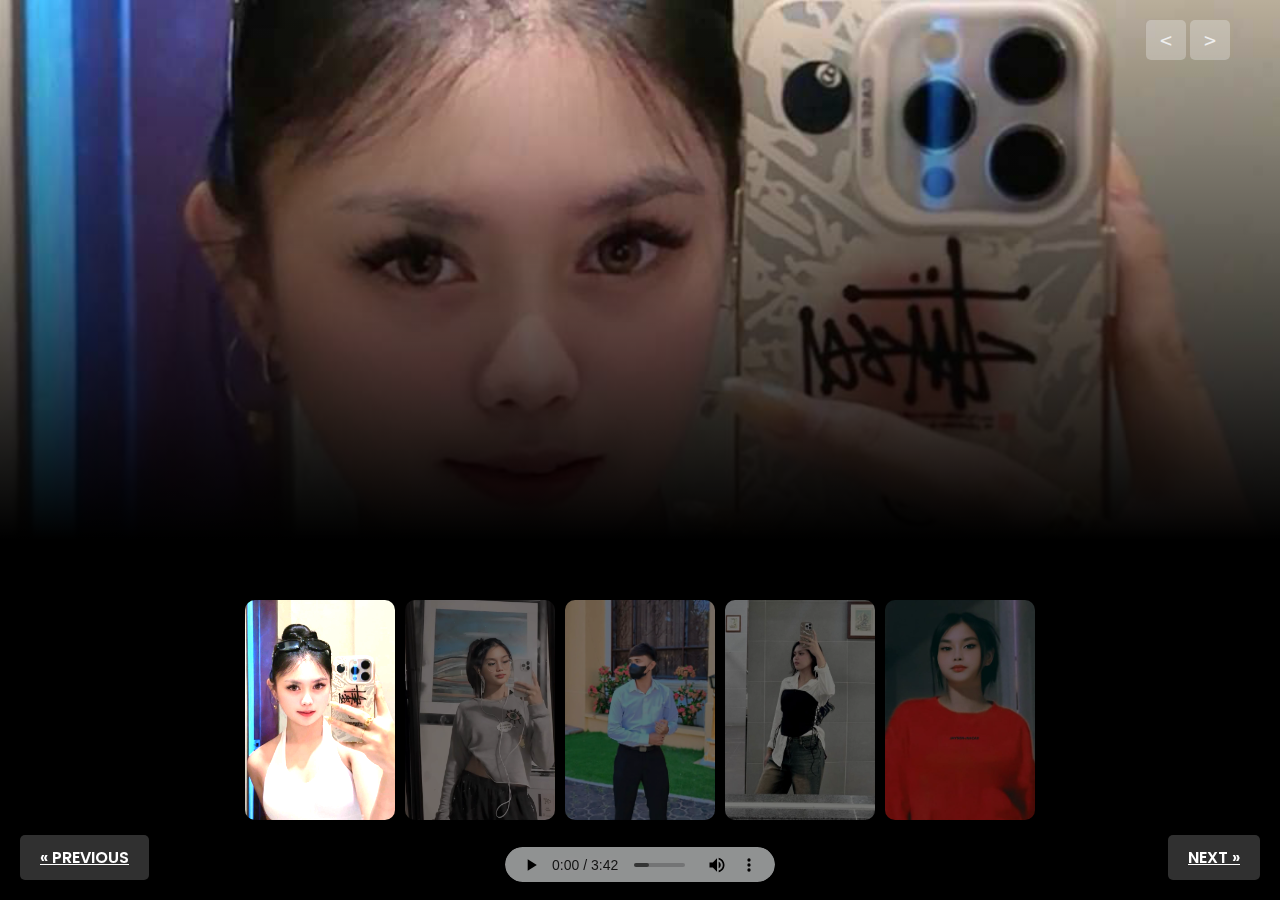
==== commit f7414424: "Add files via upload" ====
--- a/index.html
+++ b/index.html
@@ -3,116 +3,130 @@
 <head>
     <meta charset="UTF-8">
     <meta name="viewport" content="width=device-width, initial-scale=1.0">
-    <title>For: My Alien</title>
+    <title>For: Alien</title>
     <link rel="stylesheet" href="styles.css">
-    <style>
-        /* Additional styles for butterfly animation */
-        .stage {
-            display: flex;
-            justify-content: center;
-            margin-top: 20px;
-        }
-
-        .mariposa {
-            position: relative;
-            width: 100px;
-            height: 100px;
-            margin: 0 20px;
-        }
-
-        .mariposa-turn {
-            position: absolute;
-            width: 100%;
-            height: 100%;
-            transform: rotate(0deg);
-            animation: turn 4s infinite;
-        }
-
-        .mariposa-flutter {
-            position: absolute;
-            width: 100%;
-            height: 100%;
-            background: url('butterfly.png') no-repeat center center;
-            background-size: contain;
-            animation: flutter 0.5s infinite alternate;
-        }
-
-        @keyframes turn {
-            0% {
-                transform: rotate(0deg);
-            }
-            100% {
-                transform: rotate(360deg);
-            }
-        }
-
-        @keyframes flutter {
-            0% {
-                transform: translateY(0);
-            }
-            100% {
-                transform: translateY(-10px);
-            }
-        }
-    </style>
 </head>
 <body>
-    <div class="container">
-        <h1>Happy Monthsary!</h1>
-        <div class="message">
-            <p>My Alien, this is our 5th Monthsary</p>
-            <p>
-                The vibrant red of a cardinals wing the deep ebony of a moonless night  these are the colors that swirl within my heart when i think of you. For you are the embodiment of such passionate intensity and mysterious allure.
-            </p>
-            <p>
-                Like the graceful butterfly that dances between the realms of light and dark, our love transcends the boundaries of day and night. Its scarlet flames ignite my very soul, while the shadowy depths of our bond cloak us in a veil of intimate wonder.
-            </p>
-            <p>
-                When crimson kissed wings take flight, I am reminded of the ardent pulses that synchronize our two hearts as one. In the quiet moments we share the flutter of those ebony butterflies whispers secrets of devotion too profound for words.
-            </p>
-            <p>
-                My love for you knows no boundaries of light or dark. It is a love that swells like the scarlet tide powerful and unstoppable. And it is a love that shrouds us in the mysterious allure of the night keeping our most sacred moments safely cloaked in shadow.
-            </p>
-            <p>
-                I love you more than words can express. Happy Monthsary my alien!
-            </p>
-            <p>Forever yours, My  Alien</p>
-            <p>[LissaMay,Jayson]</p>
-        </div>
-        <div class="photo-book">
-            <img src="alien1.1.1.jpg" alt="Memory 1" class="photo">
-            <img src="alien1.3.jpg" alt="Memory 2" class="photo">
-            <!-- Add more images as needed -->
-        </div>
-        <audio autoplay controls>
+    <!-- Background music -->
+    <audio autoplay controls>
         <source src="music.ogg" type="audio/ogg">
-        <source src="Boyzone - Every Day I Love You (Official Video).mp3" type="audio/mpeg">
+        <source src="Y2meta.app - Its Not Easy Letting Go - Daryl Ong (lyrics) (128 kbps).mp3" type="audio/mpeg">
     </audio> 
-    <p>
-        🦋🌻👽🫂💕😘🥰🦋🌻👽🫂💕😘🥰🦋🌻👽🫂💕😘🥰🦋🌻👽🫂💕😘🥰🦋🌻👽🫂
-    </p>
-    <a href="" class="previous">&laquo; Previous</a>
-    <a href="index2.html" class="next">Next &raquo;</a>
-    </div>
-    <div class="stage">
-        <div class="mariposa">
-            <div class="mariposa-turn">
-                <div class="mariposa-flutter"></div>
+
+    <!-- header -->
+    <header>
+        <div class="logo"></div>
+        <ul class="menu">
+            <li></li>
+            <li></li>
+            <li></li>
+        </ul>
+        <!-- <div class="search">
+            <svg aria-hidden="true" xmlns="http://www.w3.org/2000/svg" fill="none" viewBox="0 0 20 20">
+                <path stroke="currentColor" stroke-linecap="round" stroke-linejoin="round" stroke-width="2" d="m19 19-4-4m0-7A7 7 0 1 1 1 8a7 7 0 0 1 14 0Z"/>
+            </svg>
+        </div>-->
+    </header>
+
+    <!-- slider -->
+    <div class="slider">
+        <!-- list Items -->
+        <div class="list">
+            <div class="item active">
+                <img src="1.png">
+                <div class="content">
+                    <p>HAPPY MONTHSARRY MY ALIEN</p>
+                    <h2>AUGUST 17, 2024</h2>
+                    <p>
+                        If you even read this, always remember that i love you so much and that you are more than enough for me. Don't think that anyone can i never feel like im wasting time with you, we could sit in silence and doing nothing and i will still feel so full do more than you, because that's enough for me.
+                    </p>
+                </div>
+            </div>
+            <div class="item">
+                <img src="2.png">
+                <div class="content">
+                    <p>HAPPY MONTHSARRY MY ALIEN</p>
+                    <h2>AUGUST 17, 2024</h2>
+                    <p>
+                        If you could have a sneak peek into my mind, you will see how much space your thoughts only have occupied. If you could read those thoughts, you will know how much I love you. 
+                    </p>
+                </div>
+            </div>
+            <div class="item">
+                <img src="3.png">
+                <div class="content">
+                    <p>HAPPY MONTHSARRY MY ALIEN</p>
+                    <h2>AUGUST 17, 2024</h2>
+                    <p>
+                        Remember im choosing to stay, im waiting for you because i want to wait i only want us in the end so giving you up is not even an option. But you can't and here I am to tell you that I think a lot about you and I love you a lot...
+                    </p>
+                </div>
+            </div>
+            <div class="item">
+                <img src="4.png">
+                <div class="content">
+                    <p>HAPPY MONTHSARRY MY ALIEN</p>
+                    <h2>AUGUST 17, 2024</h2>
+                    <p>
+                        Your time, attention, love, care, everything, is enough for me. I don't need anything because you are nough. I'm sorry because sometimes i fight you even for no reason, just always remember that i love you very much, that I'm always here to cheer you up, that i always here take care, and always remember that I'm here to support you no matter what
+                    </p>
+                </div>
+            </div>
+            <div class="item">
+                <img src="5.png">
+                <div class="content">
+                    <p>HAPPY MONTHSARRY MY ALIEN</p>
+                    <h2>AUGUST 17, 2024</h2>
+                    <p>
+                        Being part of my life, I'm not a perfect boyfriend but I'm always here for you no matter what happened and thank you for making me happy and loving everyday and thank you for taking care of me kahit ldr tayu, stay strong both of us I hope our relationship will be happy always and stay stronger I don't need Long sweet message to define how much I love you.
+                    </p>
+                </div>
             </div>
         </div>
-
-        <div class="mariposa">
-            <div class="mariposa-turn">
-                <div class="mariposa-flutter"></div>
-            </div>
+        <!-- button arrows -->
+        <div class="arrows">
+            <button id="prev"><</button>
+            <button id="next">></button>
         </div>
 
-        <div class="mariposa">
-            <div class="mariposa-turn">
-                <div class="mariposa-flutter"></div>
+        <!-- thumbnail -->
+        <div class="thumbnail">
+            <div class="item active">
+                <img src="1.png">
+                <div class="content">
+                  <!--  Name Slider-->
+                </div>
+            </div>
+            <div class="item">
+                <img src="2.png">
+                <div class="content">
+                  <!--  Name Slider -->
+                </div>
+            </div>
+            <div class="item">
+                <img src="3.png">
+                <div class="content">
+                 <!--   Name Slider -->
+                </div>
+            </div>
+            <div class="item">
+                <img src="4.png">
+                <div class="content">
+                  <!--  Name Slider -->
+                </div>
+            </div>
+            <div class="item">
+                <img src="5.png">
+                <div class="content">
+                  <!--  Name Slider -->
+                </div>
             </div>
         </div>
     </div>
 
+    <a href="" class="previous">&laquo; Previous</a>
+    <a href="index2.html" class="next">Next &raquo;</a>
+
+    <script src="app.js"></script>
 </body>
 </html>
--- a/styles.css
+++ b/styles.css
@@ -1,277 +1,242 @@
-/* Reset and basic styles */
-body, html {
+@import url('https://fonts.googleapis.com/css2?family=Poppins:ital,wght@0,100;0,200;0,300;0,400;0,500;0,600;0,700;0,800;0,900;1,100;1,200;1,300;1,400;1,500;1,600;1,700;1,800;1,900&display=swap');
+body{
+    font-family: Poppins;
     margin: 0;
+    background-color: #010101;
+    color: #eee;
+}
+
+audio {
+    position: fixed;
+    bottom: 18px; /* Distance from the top of the viewport */
+    left: 50%;
+    transform: translateX(-50%); /* Center horizontally */
+    width: 270px; /* Set the desired width */
+    height: 35px; /* Set the desired height */
+    z-index: 200; /* Ensure audio control is above the slider */
+    border-radius: 10px; /* Optional: Add some rounded corners */
+    opacity: .6;
+    color: #fff;
+    background-color: #000;
+}
+
+.previous, .next {
+    background-color: rgba(238, 238, 238, 0.2); /* Transparent background */
+    color: #fff;
+    position: fixed;
+    bottom: 20px;
+    padding: 10px 20px;
+    font-weight: 600;
+    border-radius: 5px;
+    text-transform: uppercase;
+    text-align: center;
+    box-shadow: 0px 4px 10px rgba(0, 0, 0, 0.3);
+    transition: background-color 0.3s ease, transform 0.3s ease;
+    z-index: 200; /* Ensure buttons are above the slider */
+}
+
+.previous {
+    left: 20px;
+}
+
+.next {
+    right: 20px;
+}
+
+.previous:hover, .next:hover {
+    background-color: #eee5;
+    transform: translateY(-2px);
+}
+
+audio {
+    display: block;
+    border-radius: 20px;
+    margin: 0 auto;
+}
+
+header {
+    width: 1200px;
+    max-width: 90%;
+    margin: auto;
+    display: grid;
+    grid-template-columns: 50px 1fr 50px;
+    grid-template-rows: 50px;
+    justify-content: center;
+    align-items: center;
+    position: relative;
+    z-index: 100;
+}
+
+header .logo {
+    font-weight: bold;
+}
+
+header .menu {
     padding: 0;
-    width: 100%;
-    height: 100%;
+    margin: 0;
+    list-style: none;
     display: flex;
     justify-content: center;
-    align-items: center;
-    background: #f0f0f0;
+    gap: 20px;
+    font-weight: 500;
+}
+
+.slider {
+    height: 100vh;
+    margin-top: -50px;
+    position: relative;
+    z-index: 10; /* Lower z-index than buttons */
+}
+
+.slider .list .item {
+    position: absolute;
+    inset: 0 0 0 0;
     overflow: hidden;
-    font-family: "Nunito Sans", sans-serif;
-    font-size: 18px;
-    color: #000000;
-    -webkit-font-smoothing: antialiased;
-    -moz-osx-font-smoothing: grayscale;
-}
-
-.container {
-    text-align: center;
-    max-width: 800px; /* Adjusted for larger photo-book */
-    margin: 0 auto;
-    padding: 1.5rem;
-    position: relative;
+    opacity: 0;
+    transition: .5s;
+}
+
+.slider .list .item img {
+    width: 100%;
+    height: 100%;
+    object-fit: cover;
+}
+
+.slider .list .item::after {
+    content: '';
+    width: 100%;
+    height: 100%;
+    position: absolute;
+    left: 0;
+    bottom: 0;
+    background-image: linear-gradient(to top, #000 40%, transparent);
+}
+
+.slider .list .item .content {
+    position: absolute;
+    left: 50%;
+    top: 10%; /* Adjust the value to change the vertical position */
+    transform: translateX(-50%);
+    width: 500px;
+    max-width: 80%;
     z-index: 1;
-}
-
-h1 {
-    font-size: 3rem;
-    font-weight: 400;
-    font-family: 'Montserrat Alternates', sans-serif;
-    color: #333;
-    margin-bottom: 20px;
-}
-
-.photo-book {
+    text-align: center; /* Center the text content */
+}
+
+.slider .list .item .content p:nth-child(1) {
+    text-transform: uppercase;
+    letter-spacing: 10px;
+}
+
+.slider .list .item .content h2 {
+    font-size: 100px;
+    margin: 0;
+}
+
+.slider .list .item.active {
+    opacity: 1;
+    z-index: 10;
+}
+
+@keyframes showContent {
+    to {
+        transform: translateY(0);
+        filter: blur(0);
+        opacity: 1;
+    }
+}
+
+.slider .list .item.active p:nth-child(1),
+.slider .list .item.active h2,
+.slider .list .item.active p:nth-child(3) {
+    transform: translateY(30px);
+    filter: blur(20px);
+    opacity: 0;
+    animation: showContent .5s .7s ease-in-out 1 forwards;
+}
+
+.slider .list .item.active h2 {
+    animation-delay: 1s;
+}
+
+.slider .list .item.active p:nth-child(3) {
+    animation-duration: 0.8s;
+}
+
+.arrows {
+    position: absolute;
+    top: 20px;
+    right: 50px;
+    z-index: 100;
+}
+
+.arrows button {
+    background-color: #eee5;
+    border: none;
+    font-family: monospace;
+    width: 40px;
+    height: 40px;
+    border-radius: 5px;
+    font-size: x-large;
+    color: #eee;
+    transition: .5s;
+}
+
+.arrows button:hover {
+    background-color: #eee;
+    color: black;
+}
+
+.thumbnail {
+    position: absolute;
+    bottom: 50px;
+    z-index: 11;
     display: flex;
-    justify-content: center; /* Align items horizontally in the center */
-    align-items: center; /* Align items vertically in the center */
-    overflow-x: auto; /* Changed to overflow-x: auto for horizontal scrolling */
-    scroll-snap-type: x mandatory; /* Ensures each image snaps to view */
-    width: 100%; /* Adjusted width for full width */
-    margin: 20px 0; /* Increased margin for better spacing */
-}
-
-.photo {
-    max-width: 300px;
-    height: auto; /* Ensures images maintain aspect ratio */
-    margin: 0 10px;
+    gap: 10px;
+    width: 100%;
+    height: 250px;
+    padding: 0 50px;
+    box-sizing: border-box;
+    overflow: auto;
+    justify-content: center;
+}
+
+.thumbnail::-webkit-scrollbar {
+    width: 0;
+}
+
+.thumbnail .item {
+    width: 150px;
+    height: 220px;
+    filter: brightness(.5);
+    transition: .3s;
+    flex-shrink: 0;
+}
+
+.thumbnail .item img {
+    width: 100%;
+    height: 100%;
+    object-fit: cover;
     border-radius: 10px;
-    box-shadow: 0 4px 8px rgba(0, 0, 0, 0.1);
-    transition: transform 0.2s;
-    scroll-snap-align: center; /* Ensures each image snaps to the center */
-}
-
-audio {
-    position: fixed;
-    top: 20px;
-    left: 20px;
-}
-
-.stage {
-    position: fixed;
-    top: 0;
-    left: 0;
-    right: 0;
-    margin: 0 auto;
-    height: 100vh;
-    width: 100%;
-    max-width: 800px;
-    overflow-y: hidden;
-    z-index: 2;
-}
-
-.mariposa {
-    position: absolute;
-    margin: auto;
-    left: 0;
-    right: 0;
-    bottom: 0;
-    top: 0;
-    width: 200px;
-    height: 200px;
-    opacity: 0;
-    -webkit-animation-fill-mode: backwards;
-    animation-fill-mode: backwards;
-    animation: fly 4s infinite linear;
-    animation-delay: .125s;
-}
-
-.mariposa:nth-child(2) {
-    animation-delay: 0.4s;
-}
-
-.mariposa:nth-child(3) {
-    animation-delay: 0.75s;
-}
-
-.mariposa-turn {
-    display: flex;
-    align-items: center;
-    justify-content: center;
-    width: 200px;
-    height: 150px;
-    perspective: 1000px;
-    position: absolute;
-    top: 0;
-    bottom: 0;
-    left: 0;
-    right: 0;
-    left: 0;
-    margin: auto;
-    transform-origin: 50% 80%;
-    -webkit-animation-fill-mode: both;
-    animation-fill-mode: both;
-    animation: turn 3s infinite cubic-bezier(.31,.09,.77,1.5);
-    transform-style: preserve-3d;
-    filter: drop-shadow(50px 30px 10px rgba(0, 0, 0, 0.5));
-}
-
-.mariposa-flutter {
-    width: 2rem;
-    height: 8rem;
-    position: relative;
-    top: 0;
-    margin: 0 auto;
-    background: url("https://assets.codepen.io/2273448/butterfly-body.png") no-repeat center center;
-    background-size: contain;
-    transform-style: preserve-3d;
-    transform: rotateX(25deg) rotateY(5deg);
-}
-
-.mariposa-flutter::before,
-.mariposa-flutter::after {
-    position: absolute;
-    top: 5%;
-    margin: auto;
-    content: "";
-    height: 100%;
-    width: 250%;
-    background-repeat: no-repeat;
-    background-position: center;
-    background-size: contain;
-    transform-style: preserve-3d;
-    animation-delay: 0;
-}
-
-.mariposa-flutter::before {
-    background-image: url("https://assets.codepen.io/2273448/butterfly-wing.png");
-    transform-origin: 0% 50%;
-    animation: flutter-r 0.3s infinite ease-out;
-    left: 55%;
-}
-
-.mariposa-flutter::after {
-    background-image: url("https://assets.codepen.io/2273448/butterfly-wing-l.png");
-    transform-origin: 100% 50%;
-    animation: flutter-l 0.3s infinite ease-out;
-    right: 55%;
-}
-
-a {
-    text-decoration: none;
-    display: inline-block;
-    padding: 8px 16px;
-  }
-  
-  a:hover {
-    background-color: #ddd;
-    color: black;
-  }
-  
-  .previous {
-    background-color: #04AA6Df1;
-    color: black;
-    position: fixed;
-    bottom: 20px;
-    left: 20px;
-  }
-  
-  .next {
-    background-color: #04AA6D;
-    color: rgb(14, 13, 13);
-    position: fixed;
-    bottom: 20px;
-    right: 20px;
-  }
-  
-  .round {
-    border-radius: 50%;
-  }
-
-  body {
-    font-family: Arial, sans-serif;
-    background-color: #f3f4f6;
-    margin: 0;
-    padding: 0;
-    display: flex;
-    justify-content: center;
-    align-items: center;
-    height: 100vh;
-}
-
-.containera {
-    text-align: center;
-    background: white;
-    padding: 15px;
-    box-shadow: 0 0 10px rgba(0,0,0,0.1);
-    border-radius: 5px;
-    position: relative;
-    overflow: hidden;
-}
-
-.message h2{
-    font-size: 2em;
-    color: #333;
-}
-
-.message a {
-    font-size: 1em;
-    color: #555;
-    margin: 15px 0;
-    border: #000000;
-    
-}
-
-audio {
-    position: fixed;
-    top: 20px;
-    left: 20px;
-}
-
-@keyframes flutter-r {
-    0%, 100% {
-        transform: rotateY(0deg);
-    }
-    50% {
-        transform: rotateY(-40deg);
-    }
-}
-
-@keyframes flutter-l {
-    0%, 100% {
-        transform: rotateY(0deg);
-    }
-    50% {
-        transform: rotateY(40deg);
-    }
-}
-
-@keyframes turn {
-    0%, 100% {
-        transform: translateX(-20%) rotateZ(30deg);
-    }
-    25% {
-        transform: translateX(50%) rotateZ(-30deg);
-    }
-    50% {
-        transform: translateX(-80%) rotateZ(30deg);
-    }
-    75% {
-        transform: translateX(30%) rotateZ(-30deg);
-    }
-}
-
-@keyframes fly {
-    0% {
-        opacity: 0;
-        transform: translateY(70vh);
-    }
-    3%, 99% {
-        opacity: 1;
-    }
-    100% {
-        transform: translateY(-70vh);
-    }
-}
+}
+
+.thumbnail .item.active {
+    filter: brightness(1.5);
+}
+
+.thumbnail .item .content {
+    position: absolute;
+    inset: auto 10px 10px 10px;
+}
+
+@media screen and (max-width: 678px) {
+    .thumbnail {
+        justify-content: start;
+    }
+    .slider .list .item .content h2 {
+        font-size: 60px;
+    }
+    .arrows {
+        top: 10%;
+    }
+}
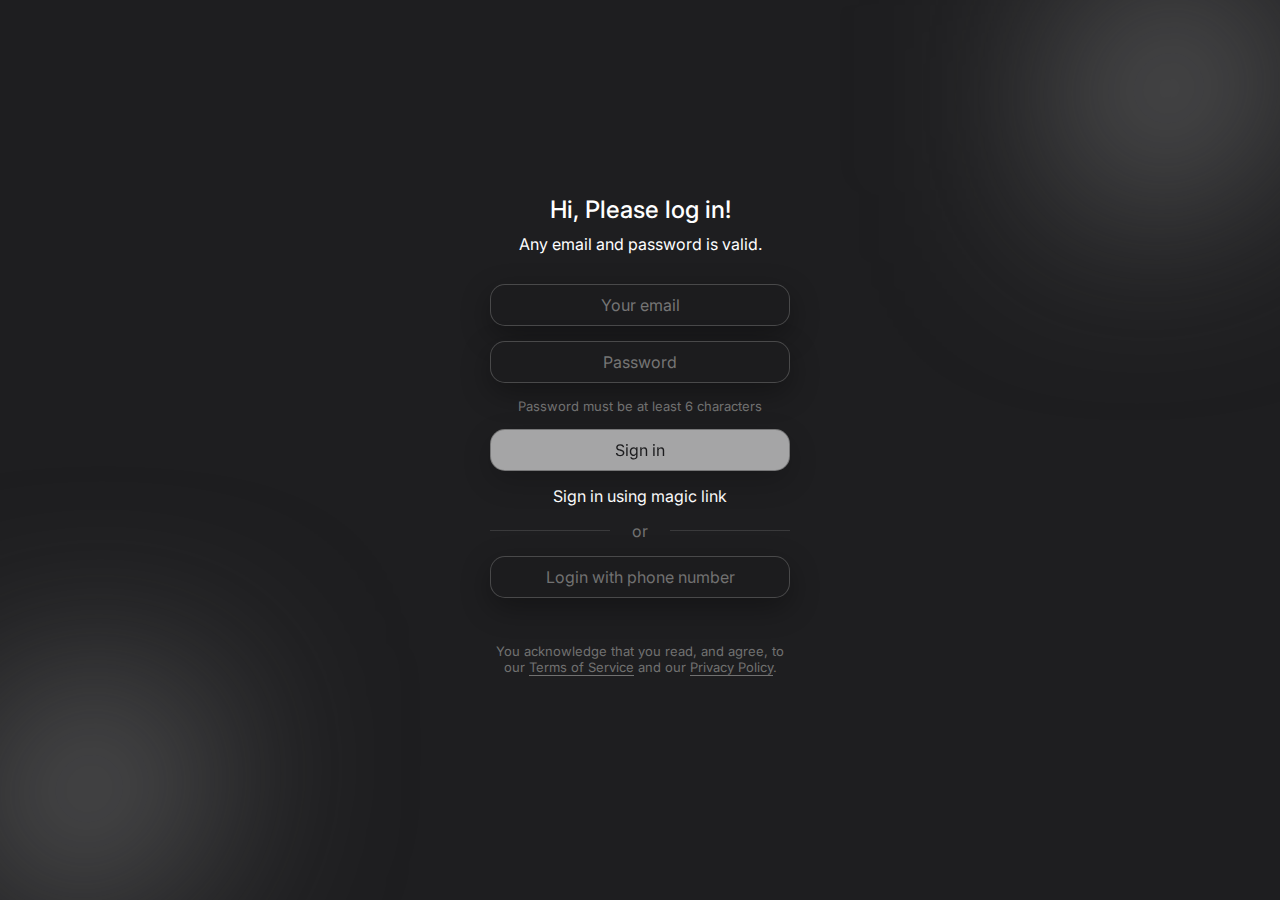
==== commit 874fed0c: "Add files via upload" ====
--- a/index.html
+++ b/index.html
@@ -1,132 +1,47 @@
 <!DOCTYPE html>
 <html lang="en">
+
 <head>
     <meta charset="UTF-8">
+    <title>For: Alien</title>
     <meta name="viewport" content="width=device-width, initial-scale=1.0">
-    <title>For: Alien</title>
-    <link rel="stylesheet" href="styles.css">
+    <link rel="stylesheet" href="style.css">
+    
 </head>
+
 <body>
-    <!-- Background music -->
-    <audio autoplay controls>
-        <source src="music.ogg" type="audio/ogg">
-        <source src="Y2meta.app - Its Not Easy Letting Go - Daryl Ong (lyrics) (128 kbps).mp3" type="audio/mpeg">
-    </audio> 
+    <div class="butterfly-animation"></div>
+    <header>
 
-    <!-- header -->
-    <header>
-        <div class="logo"></div>
-        <ul class="menu">
-            <li></li>
-            <li></li>
-            <li></li>
-        </ul>
-        <!-- <div class="search">
-            <svg aria-hidden="true" xmlns="http://www.w3.org/2000/svg" fill="none" viewBox="0 0 20 20">
-                <path stroke="currentColor" stroke-linecap="round" stroke-linejoin="round" stroke-width="2" d="m19 19-4-4m0-7A7 7 0 1 1 1 8a7 7 0 0 1 14 0Z"/>
-            </svg>
-        </div>-->
+        </div>
+        <h1>Hi, Please log in!</h1>
+        <p> <span class="text-white">Any email and password is valid.</span></p>
     </header>
+    <form action="index2.html">
 
-    <!-- slider -->
-    <div class="slider">
-        <!-- list Items -->
-        <div class="list">
-            <div class="item active">
-                <img src="1.png">
-                <div class="content">
-                    <p>HAPPY MONTHSARRY MY ALIEN</p>
-                    <h2>AUGUST 17, 2024</h2>
-                    <p>
-                        If you even read this, always remember that i love you so much and that you are more than enough for me. Don't think that anyone can i never feel like im wasting time with you, we could sit in silence and doing nothing and i will still feel so full do more than you, because that's enough for me.
-                    </p>
-                </div>
-            </div>
-            <div class="item">
-                <img src="2.png">
-                <div class="content">
-                    <p>HAPPY MONTHSARRY MY ALIEN</p>
-                    <h2>AUGUST 17, 2024</h2>
-                    <p>
-                        If you could have a sneak peek into my mind, you will see how much space your thoughts only have occupied. If you could read those thoughts, you will know how much I love you. 
-                    </p>
-                </div>
-            </div>
-            <div class="item">
-                <img src="3.png">
-                <div class="content">
-                    <p>HAPPY MONTHSARRY MY ALIEN</p>
-                    <h2>AUGUST 17, 2024</h2>
-                    <p>
-                        Remember im choosing to stay, im waiting for you because i want to wait i only want us in the end so giving you up is not even an option. But you can't and here I am to tell you that I think a lot about you and I love you a lot...
-                    </p>
-                </div>
-            </div>
-            <div class="item">
-                <img src="4.png">
-                <div class="content">
-                    <p>HAPPY MONTHSARRY MY ALIEN</p>
-                    <h2>AUGUST 17, 2024</h2>
-                    <p>
-                        Your time, attention, love, care, everything, is enough for me. I don't need anything because you are nough. I'm sorry because sometimes i fight you even for no reason, just always remember that i love you very much, that I'm always here to cheer you up, that i always here take care, and always remember that I'm here to support you no matter what
-                    </p>
-                </div>
-            </div>
-            <div class="item">
-                <img src="5.png">
-                <div class="content">
-                    <p>HAPPY MONTHSARRY MY ALIEN</p>
-                    <h2>AUGUST 17, 2024</h2>
-                    <p>
-                        Being part of my life, I'm not a perfect boyfriend but I'm always here for you no matter what happened and thank you for making me happy and loving everyday and thank you for taking care of me kahit ldr tayu, stay strong both of us I hope our relationship will be happy always and stay stronger I don't need Long sweet message to define how much I love you.
-                    </p>
-                </div>
-            </div>
-        </div>
-        <!-- button arrows -->
-        <div class="arrows">
-            <button id="prev"><</button>
-            <button id="next">></button>
-        </div>
+        <input 
+        type="email" 
+        name="email" 
+        placeholder="Your email"
+        required>
 
-        <!-- thumbnail -->
-        <div class="thumbnail">
-            <div class="item active">
-                <img src="1.png">
-                <div class="content">
-                  <!--  Name Slider-->
-                </div>
-            </div>
-            <div class="item">
-                <img src="2.png">
-                <div class="content">
-                  <!--  Name Slider -->
-                </div>
-            </div>
-            <div class="item">
-                <img src="3.png">
-                <div class="content">
-                 <!--   Name Slider -->
-                </div>
-            </div>
-            <div class="item">
-                <img src="4.png">
-                <div class="content">
-                  <!--  Name Slider -->
-                </div>
-            </div>
-            <div class="item">
-                <img src="5.png">
-                <div class="content">
-                  <!--  Name Slider -->
-                </div>
-            </div>
-        </div>
-    </div>
+        <input 
+        type="password" 
+        name="password" 
+        placeholder="Password"
+        minlength="6"
+        required>
+        <p style="text-align: center;">Password must be at least 6 characters</p>
 
-    <a href="" class="previous">&laquo; Previous</a>
-    <a href="index2.html" class="next">Next &raquo;</a>
+        <button type="submit">Sign in</button>
 
-    <script src="app.js"></script>
+        <p class="text-white">Sign in using magic link</p>
+        <div class="or">or</div>
+        <button class="sso" type="button">Login with phone number</button>
+        <p>
+            You acknowledge that you read, and agree, to our <a>Terms of Service</a> and our <a>Privacy Policy</a>.
+        </p> 
+    </form>
 </body>
-</html>
+
+</html>--- a/style.css
+++ b/style.css
@@ -0,0 +1,129 @@
+@import url('https://fonts.googleapis.com/css2?family=Inter:ital,opsz,wght@0,14..32,100..900;1,14..32,100..900&display=swap');
+
+body {
+    background-color: #1E1E20;
+    color: #717171;
+    font-family: Inter;
+    margin: 0;
+    text-align: center;
+    min-height: 100vh;
+    display: flex;
+    flex-direction: column;
+    justify-content: center;
+    align-items: center;
+    position: relative;
+}
+body::after,
+body::before {
+    position: absolute;
+    width: 200px;
+    height: 200px;
+    content: '';
+    background-color: #717171;
+    top: 0;
+    right: 0;
+    border-radius: 10px 30px 600px 100px;
+    filter: blur(100px);
+    pointer-events: none;
+}
+body::after {
+    top: unset;
+    right: unset;
+    bottom: 0;
+    left: 0;
+    border-radius: 100px 30px 600px 100px;
+}
+* {
+    padding: 0;
+    margin: 0;
+    list-style: none;
+}
+h1 {
+    font-weight: 500;
+    color: #fff;
+    font-size: x-large;
+    margin-bottom: 10px;
+}
+.text-white {
+    color: #fff;
+}
+form {
+    display: flex;
+    margin: auto;
+    margin-block: 30px;
+    width: min(300px, 90vw);
+    gap: 15px;
+    flex-wrap: wrap;
+}
+form input,
+form button {
+    all: unset;
+    padding: 10px;
+    border-radius: 15px;
+    background-color: #1C1C1E;
+    box-shadow: 0 10px 30px #0005;
+    border: 1px solid #71717188;
+    transition: background-image 0.5s, opacity .5s, border .5s;
+
+}
+form * {
+    width: 100%!important;
+}
+form input {
+    color: #fff;
+}
+form button {
+    cursor: pointer;
+}
+form button[type="submit"] {
+    background-color: #fff;
+    color: #1C1C1E;
+}
+.or {
+    position: relative;
+}
+.or::before {
+    position: absolute;
+    width: 100%;
+    height: 1px;
+    content: '';
+    left: 0;
+    top: 45%;
+    background-image: linear-gradient(
+        to right, 
+        #71717155 0 40%, transparent 40% 60%, #71717155 60%
+    );
+}
+p a {
+    border-bottom: 1px solid #717171;
+}
+input + p {
+    font-size: small;
+    text-align: left;
+}
+.sso {
+    margin-bottom: 30px;
+}
+.sso + p {
+    font-size: small;
+}
+input:invalid:not(:placeholder-shown) {
+    border-color: red;
+    background-image: url(checked_red.png);
+}
+input:valid:not(:placeholder-shown) {
+    background-image: url(checked_green.png);
+}
+input:invalid:not(:placeholder-shown), 
+input:valid:not(:placeholder-shown) {
+    background-size: 20px;
+    background-repeat: no-repeat;
+    background-position: calc(100% - 10px);
+}
+input:invalid:not(:placeholder-shown) + p {
+    color: #a20e0e;
+}
+input:invalid ~ button[type="submit"] {
+    opacity: .6;
+    pointer-events: none;
+}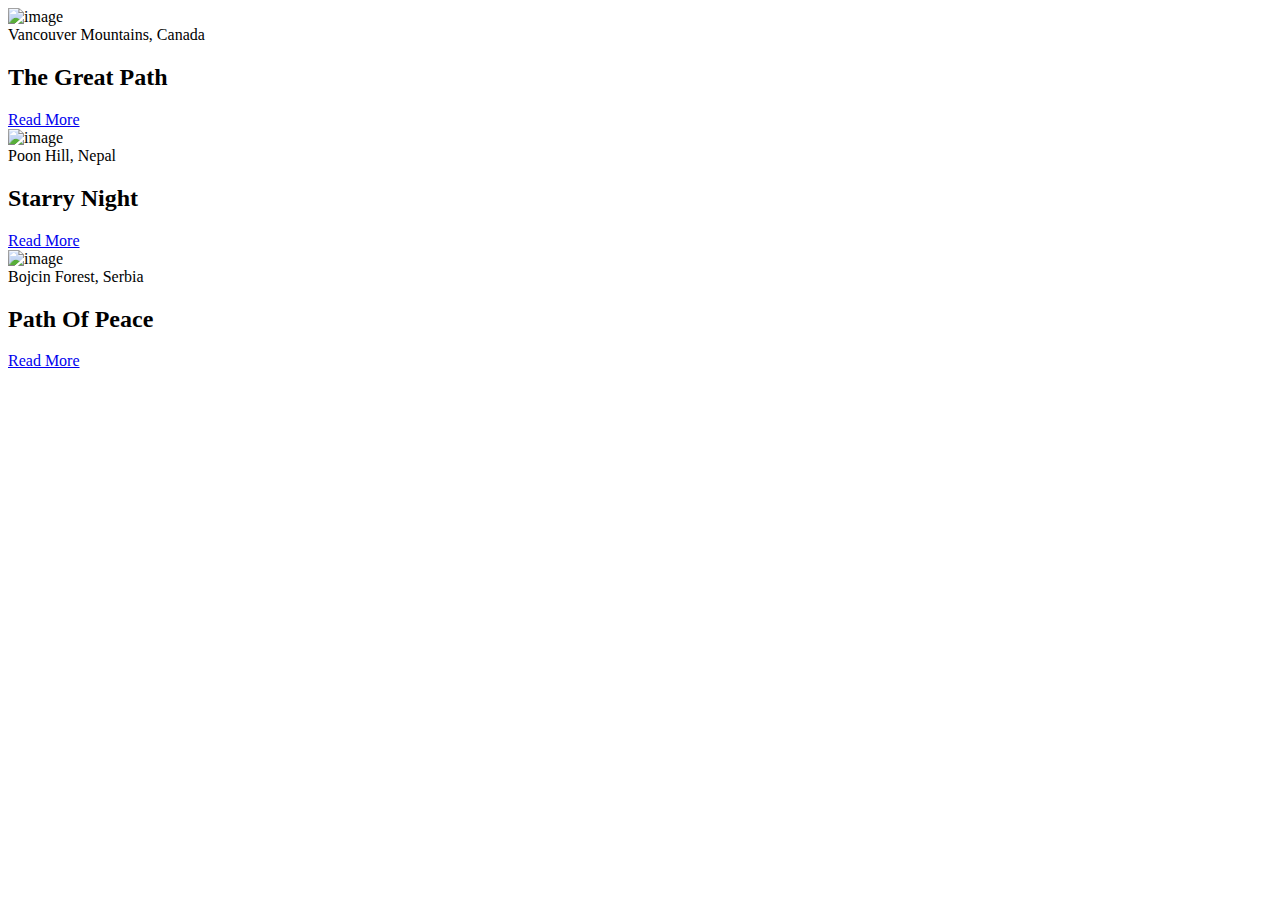
==== commit 9620bf31: "Add files via upload" ====
--- a/index.html
+++ b/index.html
@@ -1,47 +1,47 @@
 <!DOCTYPE html>
-<html lang="en">
+   <html lang="en">
+   <head>
+      <meta charset="UTF-8">
+      <meta name="viewport" content="width=device-width, initial-scale=1.0">
 
-<head>
-    <meta charset="UTF-8">
-    <title>For: Alien</title>
-    <meta name="viewport" content="width=device-width, initial-scale=1.0">
-    <link rel="stylesheet" href="style.css">
-    
-</head>
+      <!--=============== CSS ===============-->
+      <link rel="stylesheet" href="assets/css/styles.css">
 
-<body>
-    <div class="butterfly-animation"></div>
-    <header>
+      <title>Landscape responsive card - Bedimcode</title>
+   </head>
+   <body>
+      <div class="container">
+         <div class="card__container">
+            <article class="card__article">
+               <img src="assets/img/landscape-1.png" alt="image" class="card__img">
 
-        </div>
-        <h1>Hi, Please log in!</h1>
-        <p> <span class="text-white">Any email and password is valid.</span></p>
-    </header>
-    <form action="index2.html">
+               <div class="card__data">
+                  <span class="card__description">Vancouver Mountains, Canada</span>
+                  <h2 class="card__title">The Great Path</h2>
+                  <a href="index1.html" class="card__button">Read More</a>
+               </div>
+            </article>
 
-        <input 
-        type="email" 
-        name="email" 
-        placeholder="Your email"
-        required>
+            <article class="card__article">
+               <img src="assets/img/landscape-2.png" alt="image" class="card__img">
 
-        <input 
-        type="password" 
-        name="password" 
-        placeholder="Password"
-        minlength="6"
-        required>
-        <p style="text-align: center;">Password must be at least 6 characters</p>
+               <div class="card__data">
+                  <span class="card__description">Poon Hill, Nepal</span>
+                  <h2 class="card__title">Starry Night</h2>
+                  <a href="index2.html" class="card__button">Read More</a>
+               </div>
+            </article>
 
-        <button type="submit">Sign in</button>
+            <article class="card__article">
+               <img src="assets/img/landscape-3.png" alt="image" class="card__img">
 
-        <p class="text-white">Sign in using magic link</p>
-        <div class="or">or</div>
-        <button class="sso" type="button">Login with phone number</button>
-        <p>
-            You acknowledge that you read, and agree, to our <a>Terms of Service</a> and our <a>Privacy Policy</a>.
-        </p> 
-    </form>
-</body>
-
+               <div class="card__data">
+                  <span class="card__description">Bojcin Forest, Serbia</span>
+                  <h2 class="card__title">Path Of Peace</h2>
+                  <a href="index3.html" class="card__button">Read More</a>
+               </div>
+            </article>
+         </div>
+      </div>
+   </body>
 </html>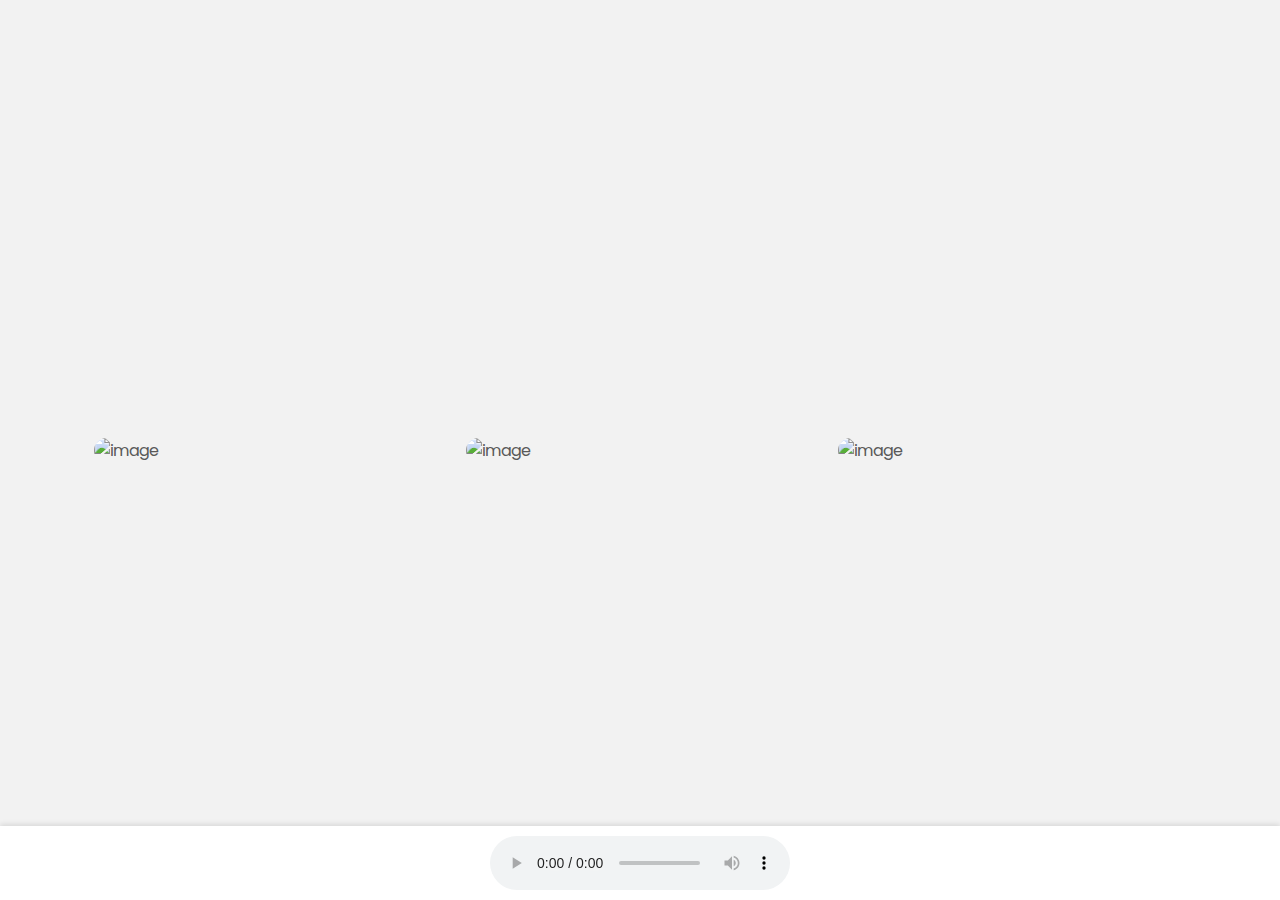
==== commit 799891e2: "Update index.html" ====
--- a/index.html
+++ b/index.html
@@ -1,47 +1,73 @@
 <!DOCTYPE html>
-   <html lang="en">
-   <head>
-      <meta charset="UTF-8">
-      <meta name="viewport" content="width=device-width, initial-scale=1.0">
+<html lang="en">
 
-      <!--=============== CSS ===============-->
-      <link rel="stylesheet" href="assets/css/styles.css">
+<head>
+    <meta charset="UTF-8">
+    <meta name="viewport" content="width=device-width, initial-scale=1.0">
 
-      <title>Landscape responsive card - Bedimcode</title>
-   </head>
-   <body>
-      <div class="container">
-         <div class="card__container">
+    <!--=============== CSS ===============-->
+    <link rel="stylesheet" href="assets/css/styles.css">
+
+    <title>Greetings</title>
+</head>
+
+<body>
+    <div class="container">
+        <div class="card__container">
             <article class="card__article">
-               <img src="assets/img/landscape-1.png" alt="image" class="card__img">
+                <img src="assets/img/1.jpg" alt="image" class="card__img">
 
-               <div class="card__data">
-                  <span class="card__description">Vancouver Mountains, Canada</span>
-                  <h2 class="card__title">The Great Path</h2>
-                  <a href="index1.html" class="card__button">Read More</a>
-               </div>
+                <div class="card__data">
+                    <span class="card__description">why thoughtful is your love, touching every part of my life with care and meaning, because you are putting a lot of care into every detail in my life and especially when it comes to expressing her love to me and valuing all of everything what can see🥰👽💕</span>
+                    <h2 class="card__title">Thoughful</h2>
+                    <a href="index1.html" class="card__button">Continue Reading</a>
+                </div>
             </article>
 
             <article class="card__article">
-               <img src="assets/img/landscape-2.png" alt="image" class="card__img">
+                <img src="assets/img/2.jpg" alt="image" class="card__img">
 
-               <div class="card__data">
-                  <span class="card__description">Poon Hill, Nepal</span>
-                  <h2 class="card__title">Starry Night</h2>
-                  <a href="index2.html" class="card__button">Read More</a>
-               </div>
+                <div class="card__data">
+                    <span class="card__description">why caring is when their needs echo louder in your heart than your own desires because you express how important your partner is to you and you always think of what will be good for me or the other person because you care too much🥰👽💕</span>
+                    <h2 class="card__title">Caring</h2>
+                    <a href="index2.html" class="card__button">Continue Reading</a>
+                </div>
             </article>
 
             <article class="card__article">
-               <img src="assets/img/landscape-3.png" alt="image" class="card__img">
+                <img src="assets/img/3.jpg" alt="image" class="card__img">
 
-               <div class="card__data">
-                  <span class="card__description">Bojcin Forest, Serbia</span>
-                  <h2 class="card__title">Path Of Peace</h2>
-                  <a href="index3.html" class="card__button">Read More</a>
-               </div>
+                <div class="card__data">
+                    <span class="card__description">why maturity because you have a wide understanding because you think about things before you do and when you make a decision and before you make a decision you first know if I like it or not because you have to compromise with me before you do and if you want us both🥰👽💕</span>
+                    <h2 class="card__title">Maturity</h2>
+                    <a href="index3.html" class="card__button">Continue Reading</a>
+                </div>
             </article>
-         </div>
-      </div>
-   </body>
-</html>+        </div>
+    </div>
+
+    <!-- Add Music -->
+    <div class="audio-container">
+        <audio controls>
+            <source src="assets/music/When God Made You - Winner & Shen _ THE ASIDORS 2021 COVERS - With Lyrics.mp3" type="audio/mpeg">
+            Your browser does not support the audio element.
+        </audio>
+    </div>
+
+    <!-- Add your CSS here or link to your external stylesheet -->
+    <style>
+        .audio-container {
+            display: flex;
+            justify-content: center;
+            align-items: center;
+            position: fixed;
+            bottom: 0;
+            width: 100%;
+            background-color: #fff;
+            padding: 10px;
+            box-shadow: 0 -2px 5px rgba(0, 0, 0, 0.1);
+        }
+    </style>
+</body>
+
+</html>
--- a/assets/css/styles.css
+++ b/assets/css/styles.css
@@ -0,0 +1,204 @@
+/*=============== GOOGLE FONTS ===============*/
+@import url("https://fonts.googleapis.com/css2?family=Poppins:wght@400;500&display=swap");
+
+/*=============== VARIABLES CSS ===============*/
+:root {
+  /*========== Colors ==========*/
+  /*Color mode HSL(hue, saturation, lightness)*/
+  --first-color: hsl(82, 60%, 28%);
+  --title-color: hsl(0, 0%, 15%);
+  --text-color: hsl(0, 0%, 35%);
+  --body-color: hsl(0, 0%, 95%);
+  --container-color: hsl(0, 0%, 100%);
+
+  /*========== Font and typography ==========*/
+  /*.5rem = 8px | 1rem = 16px ...*/
+  --body-font: "Poppins", sans-serif;
+  --h2-font-size: 1.25rem;
+  --small-font-size: .813rem;
+}
+
+/*========== Responsive typography ==========*/
+@media screen and (min-width: 1120px) {
+  :root {
+    --h2-font-size: 1.5rem;
+    --small-font-size: .875rem;
+  }
+}
+
+/*=============== BASE ===============*/
+* {
+  box-sizing: border-box;
+  padding: 0;
+  margin: 0;
+}
+
+body {
+  font-family: var(--body-font);
+  background-color: var(--body-color);
+  color: var(--text-color);
+}
+
+img {
+  display: block;
+  max-width: 100%;
+  height: auto;
+}
+
+/*=============== CARD ===============*/
+.container {
+  display: grid;
+  place-items: center;
+  margin-inline: 1.5rem;
+  padding-block: 5rem;
+}
+
+.card__container {
+  display: grid;
+  row-gap: 3.5rem;
+}
+
+.card__article {
+  position: relative;
+  overflow: hidden;
+}
+
+.card__img {
+  width: 328px;
+  border-radius: 1.5rem;
+}
+
+.card__data {
+  width: 280px;
+  background-color: var(--container-color);
+  padding: 1.5rem 2rem;
+  box-shadow: 0 8px 24px hsla(0, 0%, 0%, .15);
+  border-radius: 1rem;
+  position: absolute;
+  bottom: -9rem;
+  left: 0;
+  right: 0;
+  margin-inline: auto;
+  opacity: 0;
+  transition: opacity 1s 1s;
+}
+
+.card__description {
+  display: block;
+  font-size: var(--small-font-size);
+  margin-bottom: .25rem;
+}
+
+.card__title {
+  font-size: var(--h2-font-size);
+  font-weight: 500;
+  color: var(--title-color);
+  margin-bottom: .75rem;
+}
+
+.card__button {
+  text-decoration: none;
+  font-size: var(--small-font-size);
+  font-weight: 500;
+  color: var(--first-color);
+}
+
+.card__button:hover {
+  text-decoration: underline;
+}
+
+/* Naming animations in hover */
+.card__article:hover .card__data {
+  animation: show-data 1s forwards;
+  opacity: 1;
+  transition: opacity .3s;
+}
+
+.card__article:hover {
+  animation: remove-overflow 2s forwards;
+}
+
+.card__article:not(:hover) {
+  animation: show-overflow 2s forwards;
+}
+
+.card__article:not(:hover) .card__data {
+  animation: remove-data 1s forwards;
+}
+
+/* Card animation */
+@keyframes show-data {
+  50% {
+    transform: translateY(-10rem);
+  }
+  100% {
+    transform: translateY(-7rem);
+  }
+}
+
+@keyframes remove-overflow {
+  to {
+    overflow: initial;
+  }
+}
+
+@keyframes remove-data {
+  0% {
+    transform: translateY(-7rem);
+  }
+  50% {
+    transform: translateY(-10rem);
+  }
+  100% {
+    transform: translateY(.5rem);
+  }
+}
+
+@keyframes show-overflow {
+  0% {
+    overflow: initial;
+    pointer-events: none;
+  }
+  50% {
+    overflow: hidden;
+  }
+}
+
+/*=============== BREAKPOINTS ===============*/
+/* For small devices */
+@media screen and (max-width: 340px) {
+  .container {
+    margin-inline: 1rem;
+  }
+
+  .card__data {
+    width: 250px;
+    padding: 1rem;
+  }
+}
+
+/* For medium devices */
+@media screen and (min-width: 768px) {
+  .card__container {
+    grid-template-columns: repeat(2, 1fr);
+    column-gap: 1.5rem;
+  }
+}
+
+/* For large devices */
+@media screen and (min-width: 1120px) {
+  .container {
+    height: 100vh;
+  }
+
+  .card__container {
+    grid-template-columns: repeat(3, 1fr);
+  }
+  .card__img {
+    width: 348px;
+  }
+  .card__data {
+    width: 316px;
+    padding-inline: 2.5rem;
+  }
+}